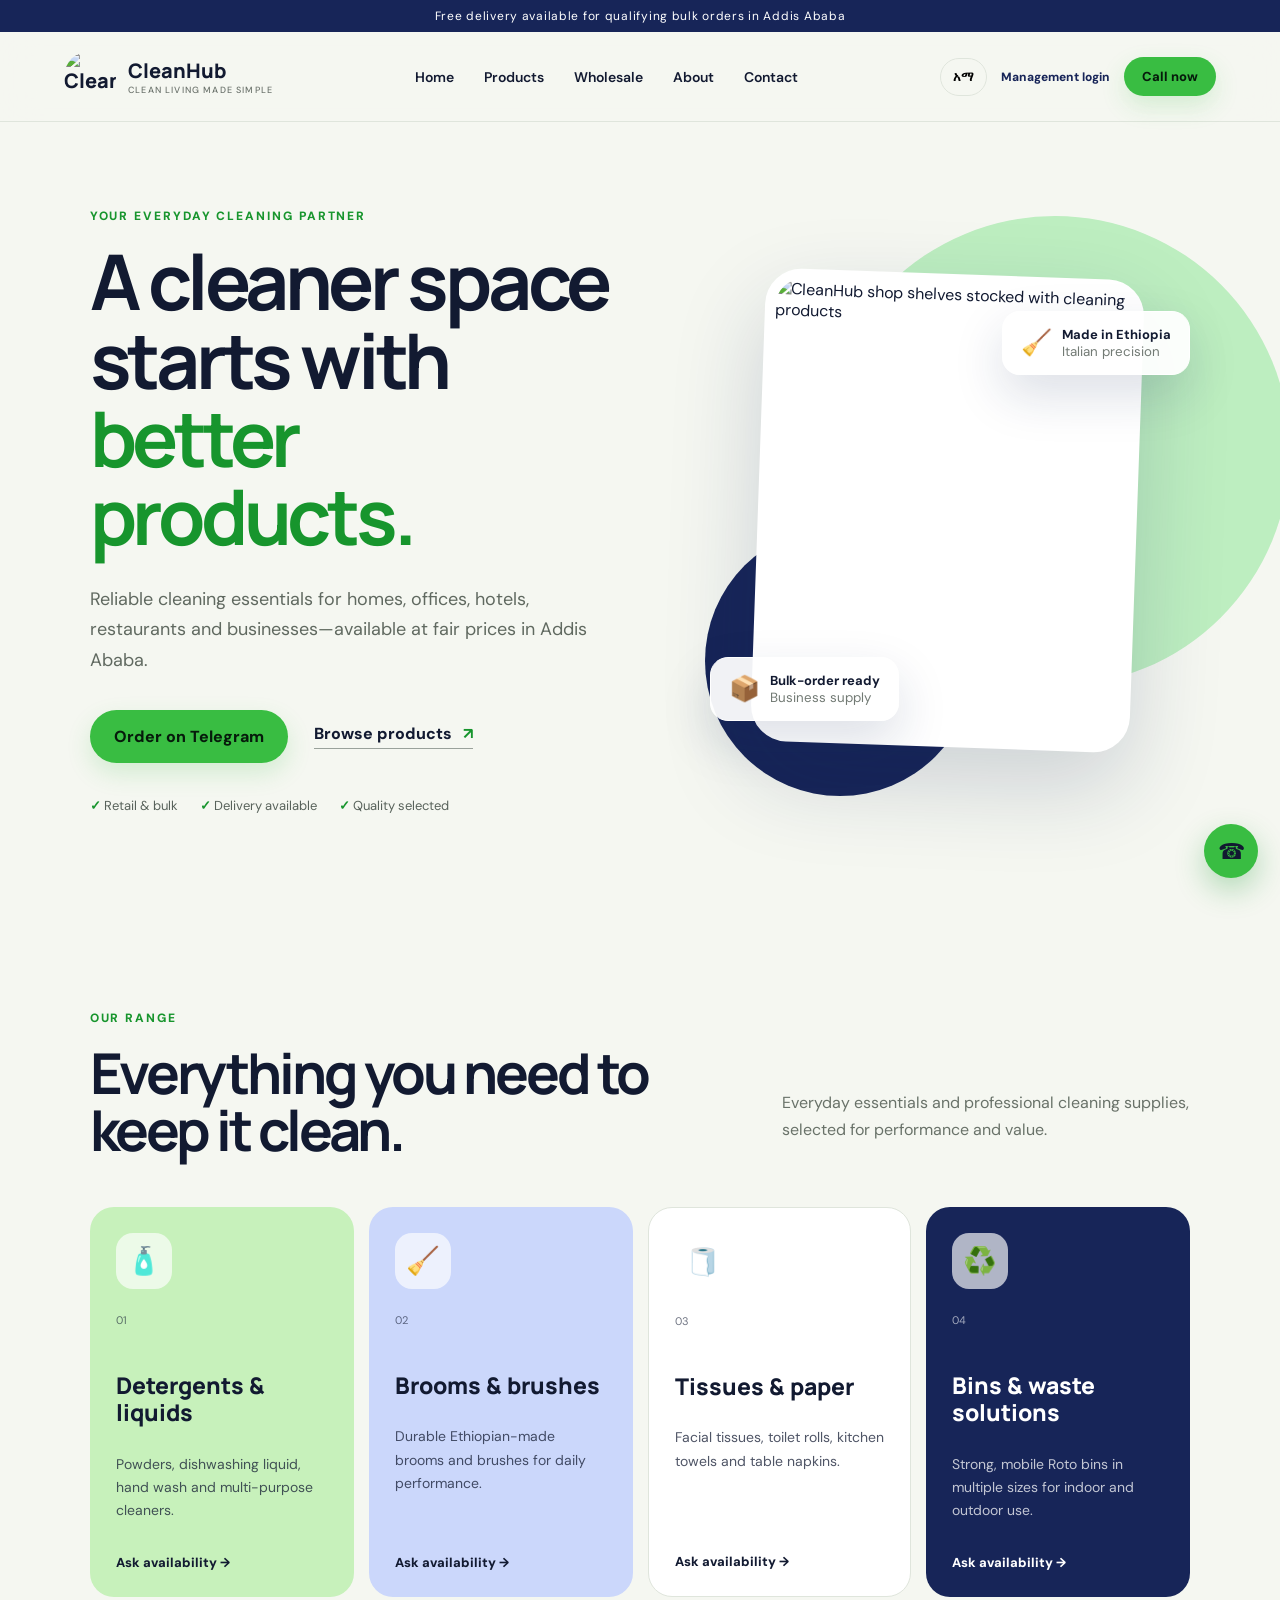
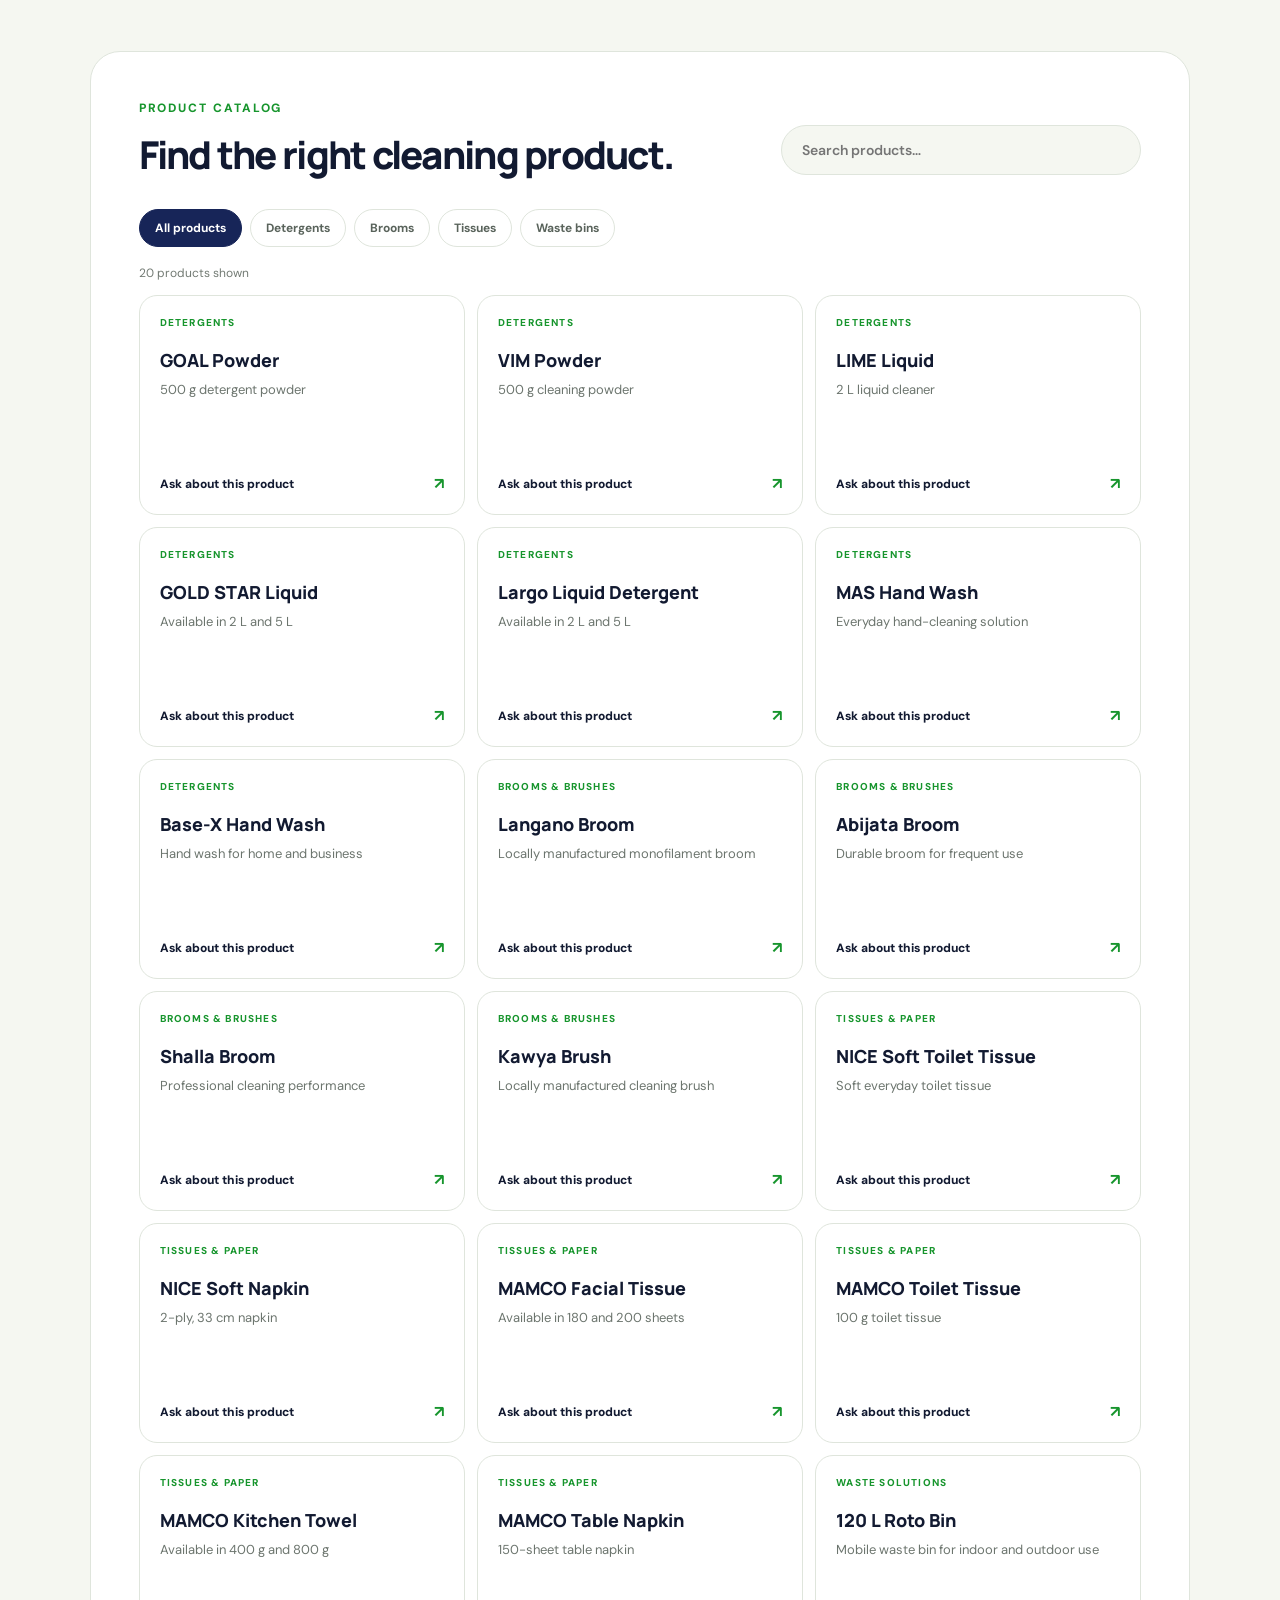
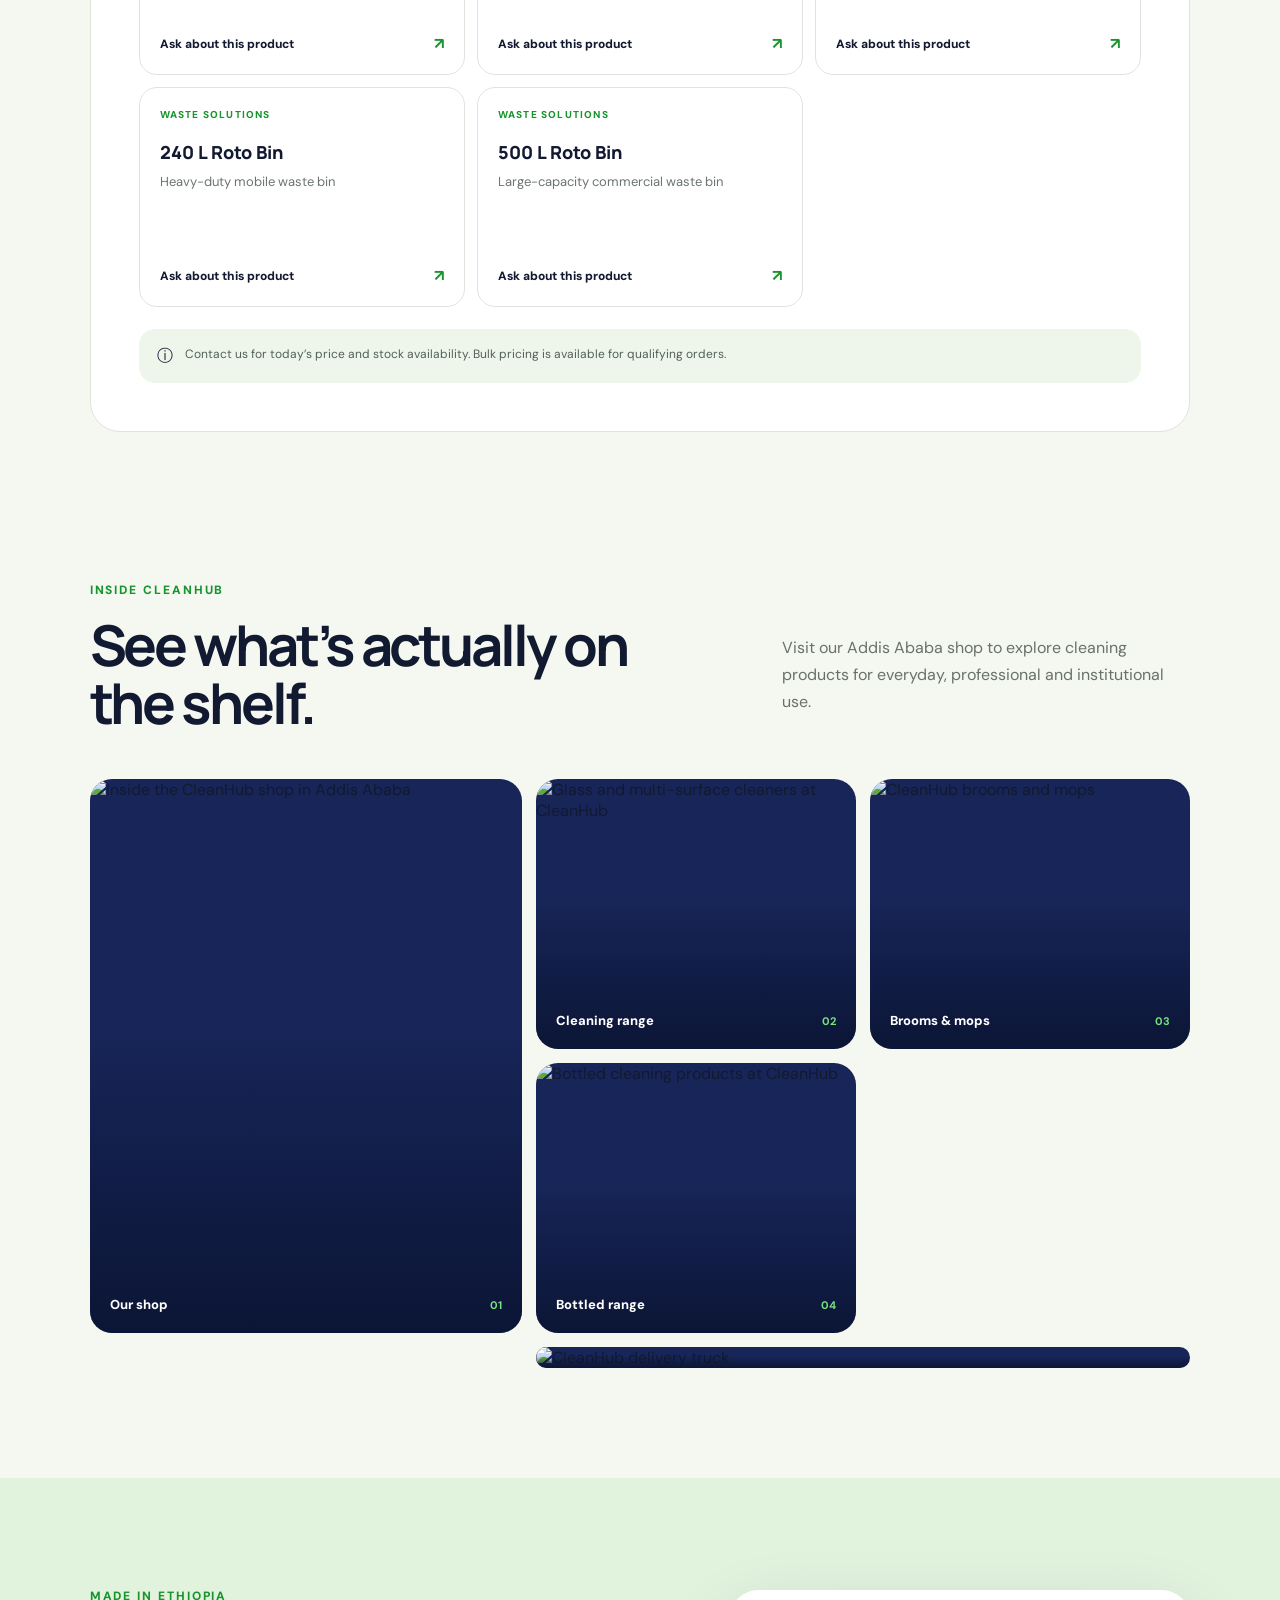
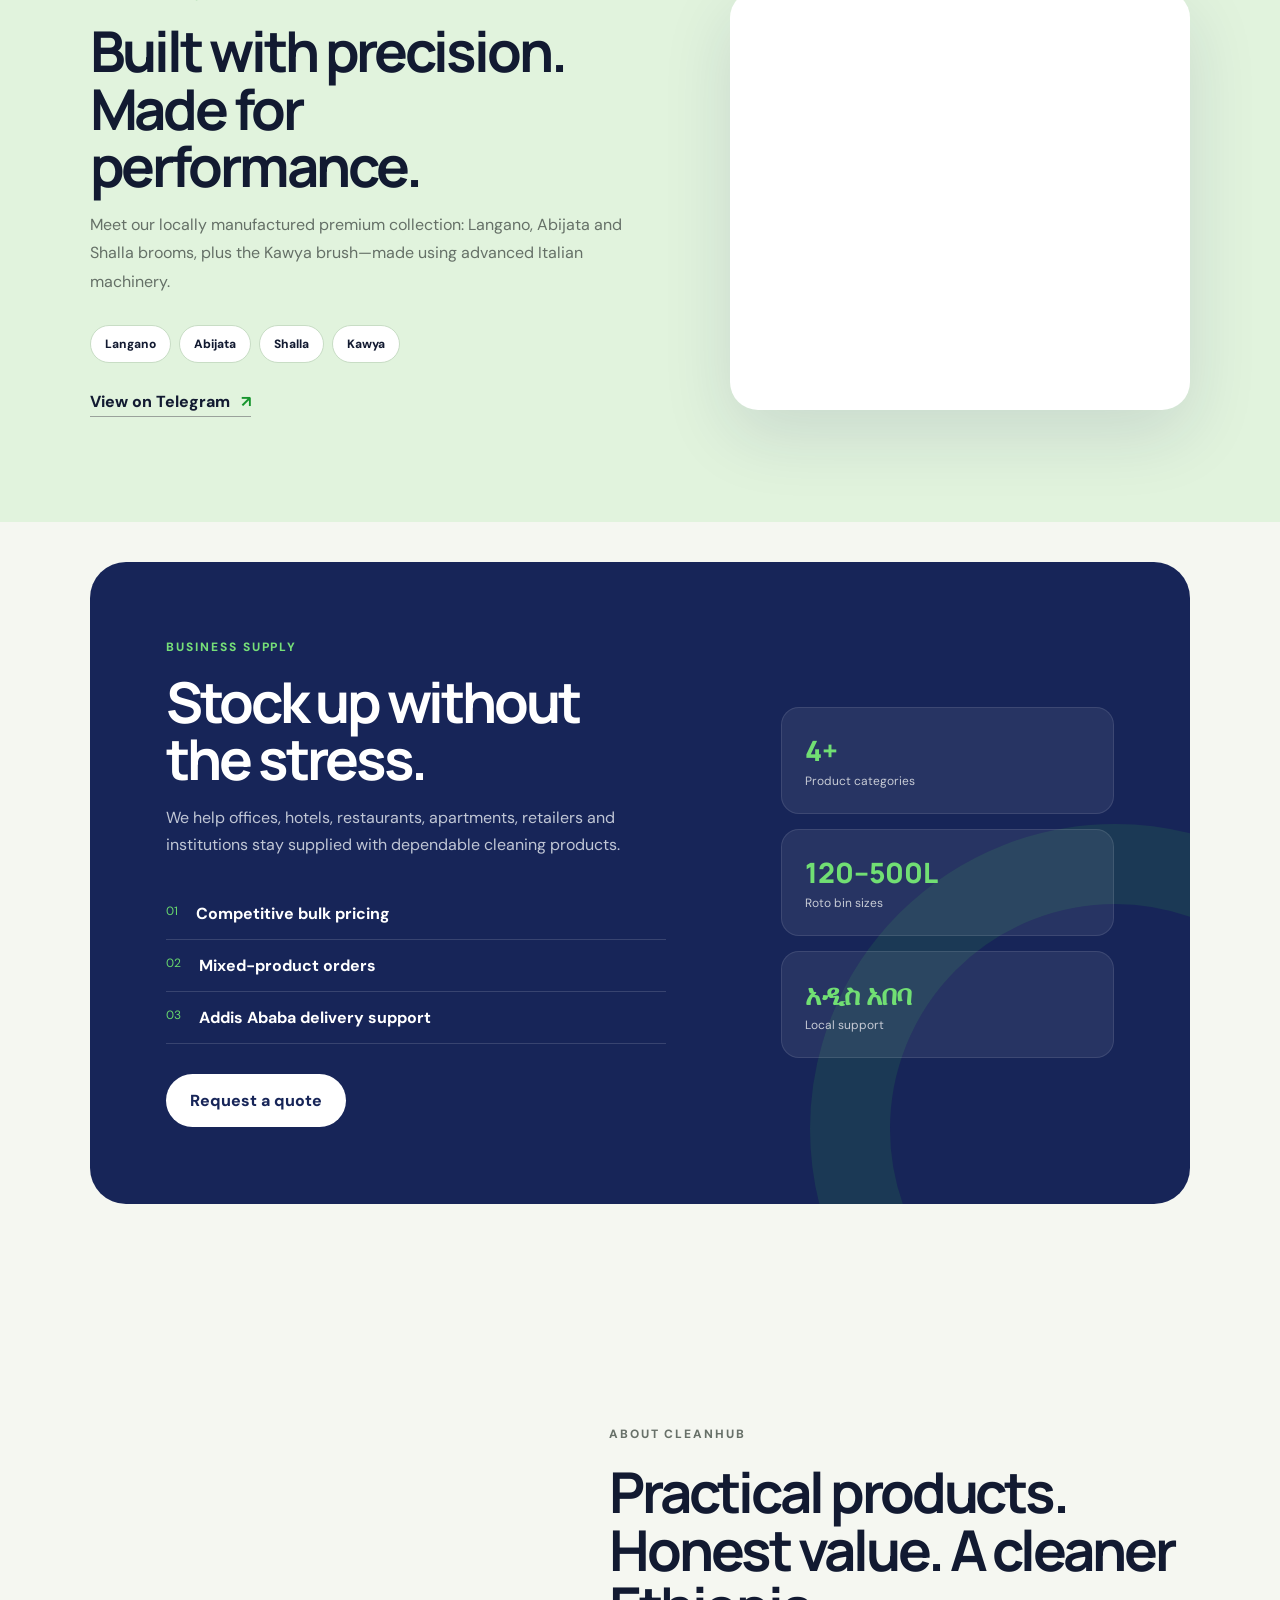
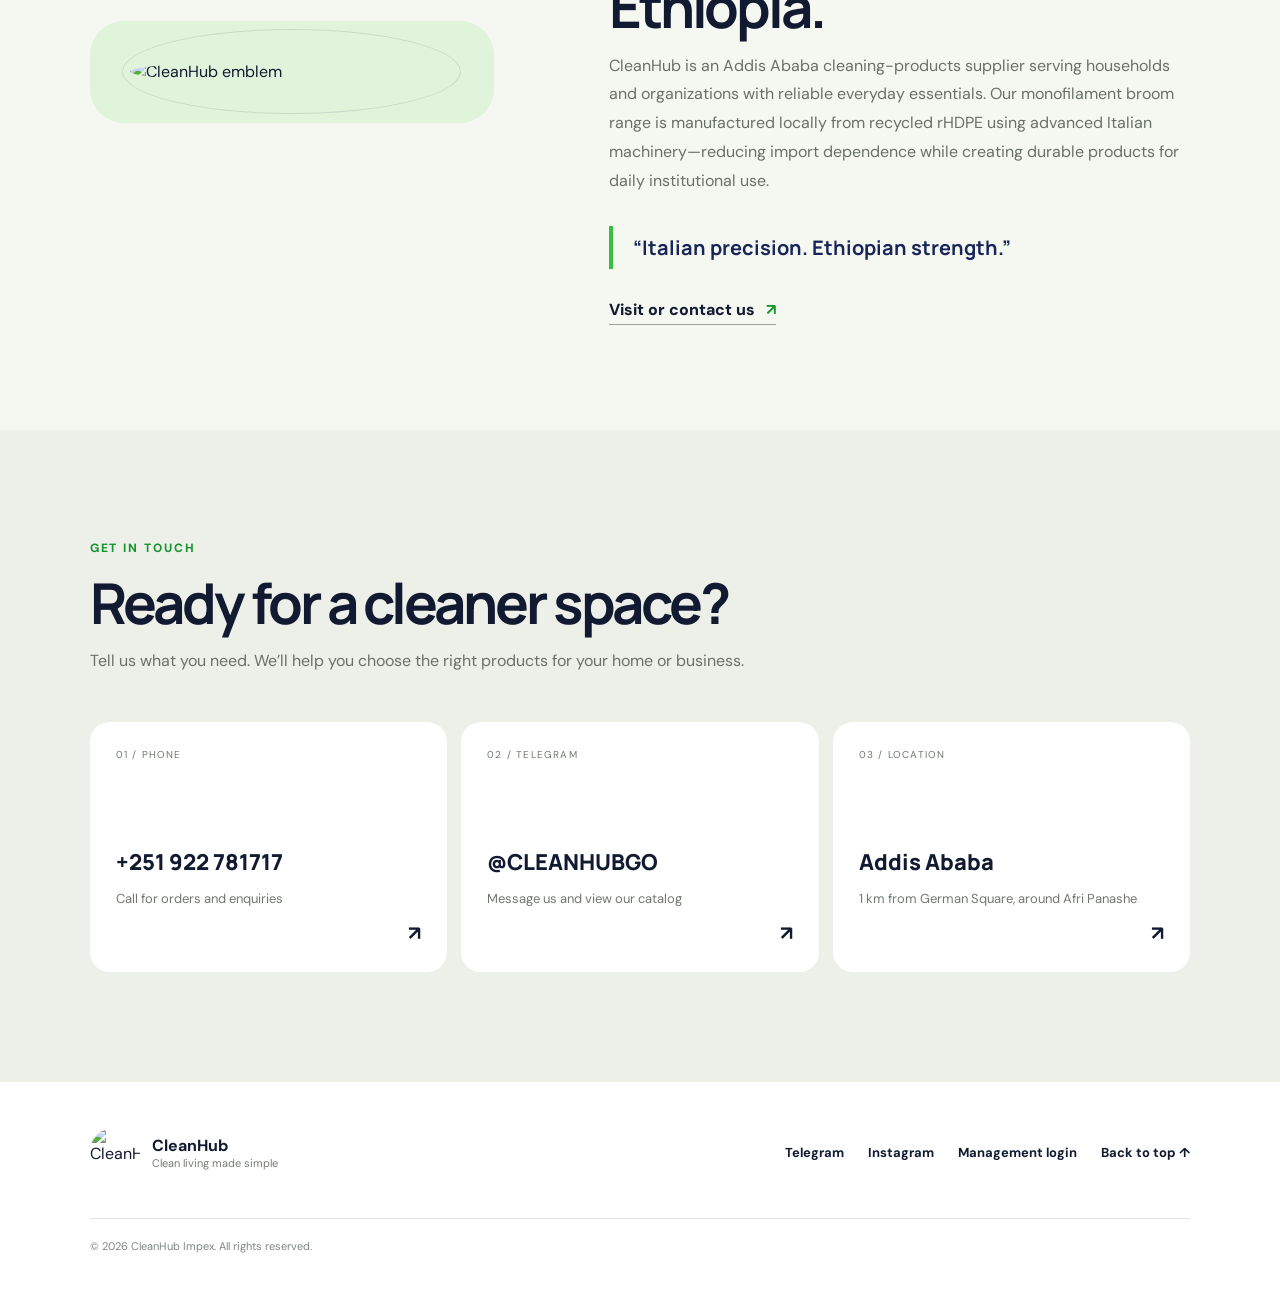
==== index.html @ 5a18064f "Upload CleanHub public website" ====
<!doctype html>
<html lang="en">
<head>
  <meta charset="UTF-8" />
  <meta name="viewport" content="width=device-width, initial-scale=1.0" />
  <meta name="description" content="CleanHub supplies quality cleaning products, detergents, tissues, brooms, brushes and waste bins in Addis Ababa, Ethiopia." />
  <meta name="theme-color" content="#172558" />
  <meta property="og:type" content="website" />
  <meta property="og:title" content="CleanHub | Clean Living Made Simple" />
  <meta property="og:description" content="Cleaning products for homes, offices, hotels, restaurants and businesses in Addis Ababa." />
  <meta property="og:url" content="https://cleanhubimpex.com/" />
  <meta property="og:image" content="https://cleanhubimpex.com/assets/shop-shelves.jpg" />
  <meta name="twitter:card" content="summary_large_image" />
  <link rel="canonical" href="https://cleanhubimpex.com/" />
  <link rel="icon" href="assets/cleanhub-logo.jpg" type="image/jpeg" />
  <link rel="apple-touch-icon" href="assets/cleanhub-logo.jpg" />
  <link rel="manifest" href="site.webmanifest" />
  <title>CleanHub | Clean Living Made Simple</title>
  <link rel="preconnect" href="https://fonts.googleapis.com">
  <link rel="preconnect" href="https://fonts.gstatic.com" crossorigin>
  <link href="https://fonts.googleapis.com/css2?family=DM+Sans:wght@400;500;600;700&family=Manrope:wght@600;700;800&family=Noto+Sans+Ethiopic:wght@400;600;700&display=swap" rel="stylesheet">
  <link rel="stylesheet" href="styles.css" />
  <link rel="stylesheet" href="portal.css" />
  <link rel="stylesheet" href="gallery.css" />
  <link rel="stylesheet" href="production.css" />
  <link rel="stylesheet" href="catalog.css" />
  <script type="application/ld+json">{"@context":"https://schema.org","@type":"Store","name":"CleanHub Impex","url":"https://cleanhubimpex.com/","logo":"https://cleanhubimpex.com/assets/cleanhub-logo.jpg","image":"https://cleanhubimpex.com/assets/shop-shelves.jpg","telephone":"+251922781717","address":{"@type":"PostalAddress","addressLocality":"Addis Ababa","addressCountry":"ET"},"sameAs":["https://t.me/CLEANHUBGO","https://www.instagram.com/cleanhub260/"]}</script>
</head>
<body>
  <a class="skip-link" href="#main-content">Skip to main content</a>
  <div class="announcement"><span data-i18n="announcement">Free delivery available for qualifying bulk orders in Addis Ababa</span></div>
  <header class="site-header">
    <a class="brand" href="#home" aria-label="CleanHub home">
      <img src="assets/cleanhub-logo.jpg" alt="CleanHub logo" width="52" height="52" />
      <span>CleanHub<small data-i18n="tagline">Clean living made simple</small></span>
    </a>
    <button class="menu-button" aria-label="Open navigation" aria-expanded="false"><span></span><span></span><span></span></button>
    <nav class="nav-links" aria-label="Main navigation">
      <a href="#home" data-i18n="navHome">Home</a>
      <a href="#products" data-i18n="navProducts">Products</a>
      <a href="#wholesale" data-i18n="navWholesale">Wholesale</a>
      <a href="#about" data-i18n="navAbout">About</a>
      <a href="#contact" data-i18n="navContact">Contact</a>
      <a class="mobile-management" href="https://app.cleanhubimpex.com" target="_blank" rel="noreferrer" data-i18n="managementLogin">Management login</a>
    </nav>
    <div class="header-actions">
      <button class="language-button" aria-label="Switch language">አማ</button>
      <a class="portal-link" href="https://app.cleanhubimpex.com" target="_blank" rel="noreferrer" data-i18n="managementLogin">Management login</a>
      <a class="button button-small" href="tel:+251922781717" data-i18n="callNow">Call now</a>
    </div>
  </header>

  <main id="main-content">
    <section class="hero" id="home">
      <div class="hero-copy reveal">
        <p class="eyebrow" data-i18n="heroEyebrow">Your everyday cleaning partner</p>
        <h1 data-i18n="heroTitle">A cleaner space starts with <em>better products.</em></h1>
        <p class="hero-text" data-i18n="heroText">Reliable cleaning essentials for homes, offices, hotels, restaurants and businesses—available at fair prices in Addis Ababa.</p>
        <div class="hero-actions">
          <a class="button" href="https://t.me/CLEANHUBGO" target="_blank" rel="noreferrer" data-i18n="orderTelegram">Order on Telegram</a>
          <a class="text-link" href="#products"><span data-i18n="browseProducts">Browse products</span> <b>↗</b></a>
        </div>
        <div class="trust-row">
          <span><b>✓</b> <span data-i18n="retailBulk">Retail & bulk</span></span>
          <span><b>✓</b> <span data-i18n="delivery">Delivery available</span></span>
          <span><b>✓</b> <span data-i18n="quality">Quality selected</span></span>
        </div>
      </div>
      <div class="hero-visual reveal">
        <div class="orb orb-one"></div><div class="orb orb-two"></div>
        <div class="hero-card">
          <img src="assets/shop-shelves.jpg" alt="CleanHub shop shelves stocked with cleaning products" decoding="async" fetchpriority="high" />
        </div>
        <div class="floating-card card-top"><span>🧹</span><strong data-i18n="madeEthiopia">Made in Ethiopia</strong><small data-i18n="italianPrecision">Italian precision</small></div>
        <div class="floating-card card-bottom"><span>📦</span><strong data-i18n="bulkReady">Bulk-order ready</strong><small data-i18n="businessSupply">Business supply</small></div>
      </div>
    </section>

    <section class="category-section section" id="products">
      <div class="section-heading reveal">
        <div><p class="eyebrow" data-i18n="ourRange">Our range</p><h2 data-i18n="productsTitle">Everything you need to keep it clean.</h2></div>
        <p data-i18n="productsText">Everyday essentials and professional cleaning supplies, selected for performance and value.</p>
      </div>
      <div class="category-grid">
        <article class="category-card lime reveal"><div class="category-icon">🧴</div><span>01</span><h3 data-i18n="detergents">Detergents & liquids</h3><p data-i18n="detergentsText">Powders, dishwashing liquid, hand wash and multi-purpose cleaners.</p><a href="https://t.me/CLEANHUBGO" target="_blank" rel="noreferrer" data-i18n="askAvailability">Ask availability →</a></article>
        <article class="category-card blue reveal"><div class="category-icon">🧹</div><span>02</span><h3 data-i18n="brooms">Brooms & brushes</h3><p data-i18n="broomsText">Durable Ethiopian-made brooms and brushes for daily performance.</p><a href="https://t.me/CLEANHUBGO" target="_blank" rel="noreferrer" data-i18n="askAvailability">Ask availability →</a></article>
        <article class="category-card white reveal"><div class="category-icon">🧻</div><span>03</span><h3 data-i18n="tissues">Tissues & paper</h3><p data-i18n="tissuesText">Facial tissues, toilet rolls, kitchen towels and table napkins.</p><a href="https://t.me/CLEANHUBGO" target="_blank" rel="noreferrer" data-i18n="askAvailability">Ask availability →</a></article>
        <article class="category-card dark reveal"><div class="category-icon">♻️</div><span>04</span><h3 data-i18n="bins">Bins & waste solutions</h3><p data-i18n="binsText">Strong, mobile Roto bins in multiple sizes for indoor and outdoor use.</p><a href="https://t.me/CLEANHUBGO" target="_blank" rel="noreferrer" data-i18n="askAvailability">Ask availability →</a></article>
      </div>
      <div class="catalog-panel reveal" aria-labelledby="catalog-title">
        <div class="catalog-toolbar">
          <div>
            <p class="eyebrow" data-i18n="catalogLabel">Product catalog</p>
            <h3 id="catalog-title" data-i18n="catalogTitle">Find the right cleaning product.</h3>
          </div>
          <label class="catalog-search">
            <span class="visually-hidden" data-i18n="searchProducts">Search products</span>
            <input id="product-search" type="search" placeholder="Search products…" data-i18n-placeholder="searchPlaceholder" autocomplete="off" />
          </label>
        </div>
        <div class="catalog-filters" role="group" aria-label="Filter product categories">
          <button class="active" type="button" data-filter="all" data-i18n="filterAll">All products</button>
          <button type="button" data-filter="detergents" data-i18n="filterDetergents">Detergents</button>
          <button type="button" data-filter="brooms" data-i18n="filterBrooms">Brooms</button>
          <button type="button" data-filter="tissues" data-i18n="filterTissues">Tissues</button>
          <button type="button" data-filter="bins" data-i18n="filterBins">Waste bins</button>
        </div>
        <p class="catalog-status" id="catalog-status" aria-live="polite"></p>
        <div class="product-grid" id="product-grid"></div>
        <div class="catalog-note">
          <span>ⓘ</span>
          <p data-i18n="priceNote">Contact us for today’s price and stock availability. Bulk pricing is available for qualifying orders.</p>
        </div>
      </div>
    </section>

    <section class="shop-gallery section" id="shop">
      <div class="section-heading reveal">
        <div><p class="eyebrow" data-i18n="insideStore">Inside CleanHub</p><h2 data-i18n="galleryTitle">See what’s actually on the shelf.</h2></div>
        <p data-i18n="galleryText">Visit our Addis Ababa shop to explore cleaning products for everyday, professional and institutional use.</p>
      </div>
      <div class="photo-grid">
        <figure class="photo-large reveal"><img src="assets/in-store.jpg" alt="Inside the CleanHub shop in Addis Ababa" loading="lazy" decoding="async" /><figcaption><span data-i18n="ourShop">Our shop</span><b>01</b></figcaption></figure>
        <figure class="reveal"><img src="assets/cleaners.jpg" alt="Glass and multi-surface cleaners at CleanHub" loading="lazy" decoding="async" /><figcaption><span data-i18n="cleaningRange">Cleaning range</span><b>02</b></figcaption></figure>
        <figure class="reveal"><img src="assets/brooms-mops.jpg" alt="CleanHub brooms and mops" loading="lazy" decoding="async" /><figcaption><span data-i18n="broomsMops">Brooms & mops</span><b>03</b></figcaption></figure>
        <figure class="reveal"><img src="assets/bottled-range.jpg" alt="Bottled cleaning products at CleanHub" loading="lazy" decoding="async" /><figcaption><span data-i18n="bottledRange">Bottled range</span><b>04</b></figcaption></figure>
        <figure class="photo-wide reveal"><img src="assets/delivery-truck.jpg" alt="CleanHub delivery truck" loading="lazy" decoding="async" /><figcaption><span data-i18n="deliveryFleet">Delivery support</span><b>05</b></figcaption></figure>
      </div>
    </section>

    <section class="featured-media section" id="featured-video">
      <div class="media-copy reveal">
        <p class="eyebrow" data-i18n="featuredLabel">Made in Ethiopia</p>
        <h2 data-i18n="featuredTitle">Built with precision. Made for performance.</h2>
        <p data-i18n="featuredText">Meet our locally manufactured premium collection: Langano, Abijata and Shalla brooms, plus the Kawya brush—made using advanced Italian machinery.</p>
        <div class="media-products"><span>Langano</span><span>Abijata</span><span>Shalla</span><span>Kawya</span></div>
        <a class="text-link" href="https://t.me/CLEANHUBGO/52" target="_blank" rel="noreferrer"><span data-i18n="viewTelegram">View on Telegram</span> <b>↗</b></a>
      </div>
      <div class="telegram-embed reveal">
        <script async src="https://telegram.org/js/telegram-widget.js?22" data-telegram-post="CLEANHUBGO/52" data-width="100%" data-dark="0"></script>
      </div>
    </section>

    <section class="wholesale section" id="wholesale">
      <div class="wholesale-panel reveal">
        <div class="wholesale-copy">
          <p class="eyebrow light" data-i18n="businessSupplyLabel">Business supply</p>
          <h2 data-i18n="wholesaleTitle">Stock up without the stress.</h2>
          <p data-i18n="wholesaleText">We help offices, hotels, restaurants, apartments, retailers and institutions stay supplied with dependable cleaning products.</p>
          <ul>
            <li><span>01</span><b data-i18n="competitive">Competitive bulk pricing</b></li>
            <li><span>02</span><b data-i18n="mixedOrders">Mixed-product orders</b></li>
            <li><span>03</span><b data-i18n="deliverySupport">Addis Ababa delivery support</b></li>
          </ul>
          <a class="button button-light" href="tel:+251922781717" data-i18n="requestQuote">Request a quote</a>
        </div>
        <div class="wholesale-stats">
          <div><strong>4+</strong><span data-i18n="categories">Product categories</span></div>
          <div><strong>120–500L</strong><span data-i18n="binSizes">Roto bin sizes</span></div>
          <div><strong>አዲስ አበባ</strong><span data-i18n="localSupport">Local support</span></div>
        </div>
      </div>
    </section>

    <section class="about section" id="about">
      <div class="about-mark reveal"><img src="assets/cleanhub-logo.jpg" alt="CleanHub emblem" loading="lazy" decoding="async" /></div>
      <div class="about-copy reveal">
        <p class="eyebrow" data-i18n="aboutLabel">About CleanHub</p>
        <h2 data-i18n="aboutTitle">Practical products. Honest value. A cleaner Ethiopia.</h2>
        <p data-i18n="aboutText">CleanHub is an Addis Ababa cleaning-products supplier serving households and organizations with reliable everyday essentials. Our monofilament broom range is manufactured locally from recycled rHDPE using advanced Italian machinery—reducing import dependence while creating durable products for daily institutional use.</p>
        <blockquote data-i18n="quote">“Italian precision. Ethiopian strength.”</blockquote>
        <a class="text-link" href="#contact"><span data-i18n="visitUs">Visit or contact us</span> <b>↗</b></a>
      </div>
    </section>

    <section class="contact section" id="contact">
      <div class="contact-heading reveal"><p class="eyebrow" data-i18n="getInTouch">Get in touch</p><h2 data-i18n="readyTitle">Ready for a cleaner space?</h2><p data-i18n="readyText">Tell us what you need. We’ll help you choose the right products for your home or business.</p></div>
      <div class="contact-grid">
        <a class="contact-card reveal" href="tel:+251922781717"><span>01 / PHONE</span><div><h3>+251 922 781717</h3><p data-i18n="callOrders">Call for orders and enquiries</p></div><b>↗</b></a>
        <a class="contact-card reveal" href="https://t.me/CLEANHUBGO" target="_blank" rel="noreferrer"><span>02 / TELEGRAM</span><div><h3>@CLEANHUBGO</h3><p data-i18n="messageCatalog">Message us and view our catalog</p></div><b>↗</b></a>
        <a class="contact-card reveal" href="https://maps.app.goo.gl/f4kxC7F8WMjYY11K9?g_st=ac" target="_blank" rel="noreferrer"><span>03 / LOCATION</span><div><h3 data-i18n="addis">Addis Ababa</h3><p data-i18n="address">1 km from German Square, around Afri Panashe</p></div><b>↗</b></a>
      </div>
    </section>
  </main>

  <footer>
    <div class="footer-brand"><img src="assets/cleanhub-logo.jpg" alt="CleanHub" loading="lazy" decoding="async" width="50" height="50" /><div><strong>CleanHub</strong><span data-i18n="tagline">Clean living made simple</span></div></div>
    <div class="footer-links"><a href="https://t.me/CLEANHUBGO" target="_blank" rel="noreferrer">Telegram</a><a href="https://www.instagram.com/cleanhub260/" target="_blank" rel="noreferrer">Instagram</a><a href="https://app.cleanhubimpex.com" target="_blank" rel="noreferrer" data-i18n="managementLogin">Management login</a><a href="#home" data-i18n="backTop">Back to top ↑</a></div>
    <p>© <span id="year"></span> CleanHub Impex. <span data-i18n="rights">All rights reserved.</span></p>
  </footer>
  <a class="floating-call" href="tel:+251922781717" aria-label="Call CleanHub">☎</a>
  <script src="config.js"></script>
  <script src="script.js"></script>
  <script src="catalog.js"></script>
</body>
</html>
---- styles.css ----
:root{--green:#39bd42;--green-dark:#17952d;--navy:#172558;--ink:#121a31;--cream:#f5f7f1;--line:#dfe5dc;--white:#fff;--radius:24px}*{box-sizing:border-box}html{scroll-behavior:smooth}body{margin:0;background:var(--cream);color:var(--ink);font-family:"DM Sans","Noto Sans Ethiopic",sans-serif}a{color:inherit;text-decoration:none}img{display:block;max-width:100%}.announcement{background:var(--navy);color:#fff;text-align:center;padding:8px 20px;font-size:12px;letter-spacing:.06em}.site-header{height:90px;display:flex;align-items:center;padding:0 clamp(24px,5vw,80px);border-bottom:1px solid var(--line);background:rgba(245,247,241,.9);backdrop-filter:blur(18px);position:sticky;top:0;z-index:20}.brand{display:flex;align-items:center;gap:12px;font-family:Manrope,sans-serif;font-weight:800;font-size:20px}.brand img{width:52px;height:52px;border-radius:50%;object-fit:cover}.brand span{display:flex;flex-direction:column}.brand small{font:500 9px/1.4 "DM Sans",sans-serif;text-transform:uppercase;letter-spacing:.13em;color:#6b736c}.nav-links{display:flex;gap:30px;margin:auto;font-size:14px;font-weight:600}.nav-links a{position:relative}.nav-links a:after{content:"";position:absolute;left:0;bottom:-7px;width:0;height:2px;background:var(--green);transition:.25s}.nav-links a:hover:after{width:100%}.header-actions{display:flex;align-items:center;gap:10px}.language-button{border:1px solid var(--line);background:transparent;border-radius:99px;padding:10px 12px;font-weight:700;cursor:pointer}.button{display:inline-flex;align-items:center;justify-content:center;background:var(--green);color:#061b0b;padding:16px 24px;border-radius:99px;font-weight:800;transition:.25s;box-shadow:0 10px 25px rgba(57,189,66,.18)}.button:hover{transform:translateY(-2px);background:#55cf5c}.button-small{padding:11px 18px;font-size:13px}.menu-button{display:none}.hero{min-height:calc(100vh - 122px);display:grid;grid-template-columns:1.04fr .96fr;align-items:center;gap:7vw;padding:70px clamp(24px,7vw,110px);overflow:hidden}.eyebrow{margin:0 0 18px;color:var(--green-dark);text-transform:uppercase;font-weight:800;font-size:12px;letter-spacing:.16em}.hero h1,.section h2{font-family:Manrope,"Noto Sans Ethiopic",sans-serif;letter-spacing:-.055em;line-height:1.02}.hero h1{font-size:clamp(48px,6vw,84px);margin:0 0 28px;max-width:780px}.hero h1 em{font-style:normal;color:var(--green-dark)}.hero-text{font-size:18px;line-height:1.7;color:#606960;max-width:620px}.hero-actions{display:flex;align-items:center;gap:26px;margin:34px 0}.text-link{font-weight:800;border-bottom:1px solid #9aa29b;padding-bottom:4px}.text-link b{color:var(--green-dark);margin-left:7px}.trust-row{display:flex;gap:22px;flex-wrap:wrap;color:#58625b;font-size:13px}.trust-row b{color:var(--green-dark)}.hero-visual{position:relative;min-height:590px;display:grid;place-items:center}.hero-card{width:min(460px,78%);aspect-ratio:1;border-radius:50%;padding:22px;background:#fff;box-shadow:0 35px 90px rgba(23,37,88,.18);position:relative;z-index:2}.hero-card img{width:100%;height:100%;object-fit:cover;border-radius:50%}.orb{position:absolute;border-radius:50%}.orb-one{width:470px;height:470px;background:#bdeec0;right:-100px;top:0}.orb-two{width:270px;height:270px;background:var(--navy);left:0;bottom:10px}.floating-card{position:absolute;z-index:3;background:rgba(255,255,255,.94);border:1px solid #fff;border-radius:18px;padding:14px 18px;box-shadow:0 20px 50px rgba(23,37,88,.15);display:grid;grid-template-columns:auto 1fr;column-gap:10px}.floating-card span{grid-row:1/3;font-size:25px}.floating-card strong{font-size:13px}.floating-card small{color:#727a74}.card-top{right:0;top:95px}.card-bottom{left:5px;bottom:85px}.section{padding:110px clamp(24px,7vw,110px)}.section-heading{display:grid;grid-template-columns:1.5fr 1fr;gap:80px;align-items:end;margin-bottom:48px}.section h2{font-size:clamp(38px,4.4vw,62px);margin:0}.section-heading>p{color:#697269;line-height:1.7}.category-grid{display:grid;grid-template-columns:repeat(4,1fr);gap:15px}.category-card{min-height:390px;border-radius:var(--radius);padding:26px;display:flex;flex-direction:column;transition:.3s}.category-card:hover{transform:translateY(-7px)}.category-card>span{font-size:11px;opacity:.6;margin:24px 0 45px}.category-card h3{font:800 23px/1.2 Manrope,sans-serif;margin:0 0 12px}.category-card p{font-size:14px;line-height:1.65;opacity:.74}.category-card a{font-size:13px;font-weight:800;margin-top:auto}.category-icon{width:56px;height:56px;background:rgba(255,255,255,.66);display:grid;place-items:center;border-radius:17px;font-size:27px}.lime{background:#c7f1bb}.blue{background:#cbd7fb}.white{background:#fff;border:1px solid var(--line)}.dark{background:var(--navy);color:#fff}.wholesale{padding-top:40px}.wholesale-panel{background:var(--navy);color:#fff;border-radius:36px;padding:clamp(38px,6vw,80px);display:grid;grid-template-columns:1.2fr .8fr;gap:9vw;position:relative;overflow:hidden}.wholesale-panel:after{content:"";position:absolute;width:450px;height:450px;border:80px solid rgba(57,189,66,.13);border-radius:50%;right:-230px;bottom:-230px}.eyebrow.light{color:#76df78}.wholesale-copy>p:not(.eyebrow){color:#c0c6d5;line-height:1.7;max-width:610px}.wholesale-copy ul{padding:0;list-style:none;margin:30px 0}.wholesale-copy li{display:flex;gap:18px;padding:15px 0;border-bottom:1px solid rgba(255,255,255,.14)}.wholesale-copy li span{color:#68d86d;font-size:12px}.button-light{background:#fff;color:var(--navy);box-shadow:none}.wholesale-stats{display:grid;align-content:center;gap:15px;position:relative;z-index:1}.wholesale-stats div{background:rgba(255,255,255,.07);border:1px solid rgba(255,255,255,.1);padding:23px;border-radius:18px}.wholesale-stats strong{display:block;font:800 28px Manrope,sans-serif;color:#71df73}.wholesale-stats span{font-size:12px;color:#c7cbd5}.about{display:grid;grid-template-columns:.82fr 1.18fr;gap:9vw;align-items:center}.about-mark{background:#e0f4db;border-radius:34px;padding:10%;position:relative}.about-mark:before{content:"";position:absolute;inset:8%;border:1px solid rgba(23,37,88,.12);border-radius:50%}.about-mark img{border-radius:50%;position:relative}.about-copy>p{color:#687169;line-height:1.8}.about-copy blockquote{border-left:4px solid var(--green);margin:30px 0;padding:8px 0 8px 20px;font:700 20px Manrope,sans-serif;color:var(--navy)}.contact{background:#edf0e9}.contact-heading{max-width:720px;margin-bottom:48px}.contact-heading>p:last-child{color:#687169;line-height:1.7}.contact-grid{display:grid;grid-template-columns:repeat(3,1fr);gap:14px}.contact-card{background:#fff;border-radius:20px;padding:26px;min-height:250px;display:flex;flex-direction:column;transition:.25s}.contact-card:hover{background:var(--green);transform:translateY(-4px)}.contact-card>span{font-size:10px;letter-spacing:.12em;color:#707970}.contact-card div{margin-top:auto}.contact-card h3{font:800 22px Manrope,"Noto Sans Ethiopic",sans-serif;margin:0 0 8px}.contact-card p{font-size:13px;color:#707970}.contact-card>b{align-self:flex-end;font-size:20px}.contact-card:hover p,.contact-card:hover>span{color:#15351a}footer{padding:45px clamp(24px,7vw,110px);background:#fff;display:grid;grid-template-columns:1fr auto;align-items:center;gap:30px}.footer-brand{display:flex;align-items:center;gap:12px}.footer-brand img{width:50px;border-radius:50%}.footer-brand div{display:flex;flex-direction:column}.footer-brand span{font-size:11px;color:#737c74}.footer-links{display:flex;gap:24px;font-size:13px;font-weight:700}footer>p{grid-column:1/-1;border-top:1px solid var(--line);padding-top:20px;font-size:11px;color:#7e857f}.floating-call{position:fixed;right:22px;bottom:22px;width:54px;height:54px;background:var(--green);border-radius:50%;display:grid;place-items:center;font-size:22px;z-index:15;box-shadow:0 12px 30px rgba(23,149,45,.3)}.reveal{opacity:0;transform:translateY(22px);transition:opacity .7s ease,transform .7s ease}.reveal.visible{opacity:1;transform:none}@media(max-width:980px){.nav-links{position:absolute;top:90px;left:0;right:0;background:var(--cream);padding:25px;display:none;flex-direction:column;border-bottom:1px solid var(--line)}.nav-links.open{display:flex}.menu-button{display:flex;margin-left:auto;margin-right:12px;border:0;background:none;flex-direction:column;gap:4px}.menu-button span{width:22px;height:2px;background:var(--navy)}.hero{grid-template-columns:1fr}.hero-visual{min-height:500px}.category-grid{grid-template-columns:1fr 1fr}.contact-grid{grid-template-columns:1fr}.contact-card{min-height:190px}.wholesale-panel,.about{grid-template-columns:1fr}.about-mark{max-width:540px}.section-heading{grid-template-columns:1fr;gap:10px}}@media(max-width:600px){.site-header{height:76px;padding:0 18px}.brand img{width:43px;height:43px}.brand small{display:none}.header-actions .button{display:none}.nav-links{top:76px}.hero{padding:55px 22px}.hero h1{font-size:45px}.hero-visual{min-height:400px}.hero-card{width:75%}.orb-one{width:330px;height:330px}.orb-two{width:190px;height:190px}.floating-card{padding:11px}.card-top{top:40px}.card-bottom{bottom:30px}.section{padding:78px 22px}.category-grid{grid-template-columns:1fr}.category-card{min-height:320px}.category-card>span{margin-bottom:25px}.wholesale{padding-top:10px}.wholesale-panel{border-radius:25px;padding:35px 25px}.about{gap:45px}footer{grid-template-columns:1fr}.footer-links{flex-wrap:wrap}.trust-row{gap:10px 15px}.hero-actions{align-items:flex-start;flex-direction:column}.announcement{font-size:10px}}
---- portal.css ----
.portal-link {
  color: var(--navy);
  font-size: 12px;
  font-weight: 800;
  padding: 10px 4px;
  white-space: nowrap;
}

.portal-link:hover { color: var(--green-dark); }

@media (max-width: 600px) {
  .portal-link { font-size: 10px; }
}
---- gallery.css ----
.hero-card {
  aspect-ratio: 4 / 5;
  border-radius: 36px;
  padding: 10px;
  transform: rotate(2deg);
}

.hero-card img { border-radius: 28px; }

.shop-gallery { padding-top: 40px; }

.photo-grid {
  display: grid;
  grid-template-columns: 1.35fr 1fr 1fr;
  grid-template-rows: repeat(2, 270px);
  gap: 14px;
}

.photo-grid figure {
  background: var(--navy);
  border-radius: 22px;
  margin: 0;
  overflow: hidden;
  position: relative;
}

.photo-grid .photo-large { grid-row: 1 / 3; }
.photo-grid .photo-wide { grid-column: 2 / 4; }

.photo-grid img {
  height: 100%;
  object-fit: cover;
  transition: transform .6s ease;
  width: 100%;
}

.photo-grid figure:hover img { transform: scale(1.04); }

.photo-grid figure::after {
  background: linear-gradient(transparent 45%, rgba(7, 15, 40, .72));
  content: "";
  inset: 0;
  pointer-events: none;
  position: absolute;
}

.photo-grid figcaption {
  align-items: center;
  bottom: 0;
  color: white;
  display: flex;
  font-size: 13px;
  font-weight: 800;
  justify-content: space-between;
  left: 0;
  padding: 20px;
  position: absolute;
  right: 0;
  z-index: 1;
}

.photo-grid figcaption b { color: #79e27e; font-size: 11px; }

.featured-media {
  align-items: center;
  background: #e1f3dd;
  display: grid;
  gap: 8vw;
  grid-template-columns: 1fr 460px;
}

.media-copy > p:not(.eyebrow) {
  color: #657067;
  line-height: 1.8;
  max-width: 650px;
}

.media-products {
  display: flex;
  flex-wrap: wrap;
  gap: 8px;
  margin: 28px 0;
}

.media-products span {
  background: white;
  border: 1px solid #c8ddc5;
  border-radius: 999px;
  font-size: 12px;
  font-weight: 800;
  padding: 10px 14px;
}

.telegram-embed {
  background: white;
  border-radius: 28px;
  box-shadow: 0 24px 70px rgba(23, 37, 88, .12);
  min-height: 420px;
  overflow: hidden;
  padding: 16px;
}

.telegram-embed iframe { max-width: 100% !important; }

@media (max-width: 800px) {
  .featured-media { grid-template-columns: 1fr; }
  .telegram-embed { min-height: 360px; width: 100%; }
  .photo-grid { grid-template-columns: 1fr 1fr; grid-template-rows: repeat(3, 230px); }
  .photo-grid .photo-large { grid-column: 1 / 3; grid-row: auto; }
  .photo-grid .photo-wide { grid-column: 1 / 3; }
}

@media (max-width: 520px) {
  .photo-grid { display: flex; flex-direction: column; }
  .photo-grid figure { height: 260px; }
}
---- production.css ----
.skip-link {
  background: var(--navy);
  color: white;
  left: 16px;
  padding: 12px 16px;
  position: fixed;
  top: -80px;
  z-index: 100;
}

.skip-link:focus { top: 16px; }

:focus-visible {
  outline: 3px solid #168c2a;
  outline-offset: 4px;
}

.mobile-management { display: none; }

@media (max-width: 980px) {
  .mobile-management { display: block; }
}

@media (max-width: 600px) {
  .site-header > .header-actions .portal-link { display: none; }
}

@media (prefers-reduced-motion: reduce) {
  html { scroll-behavior: auto; }
  *, *::before, *::after {
    animation-duration: .01ms !important;
    animation-iteration-count: 1 !important;
    scroll-behavior: auto !important;
    transition-duration: .01ms !important;
  }
  .reveal { opacity: 1; transform: none; }
}
---- catalog.css ----
.visually-hidden {
  clip: rect(0 0 0 0);
  clip-path: inset(50%);
  height: 1px;
  overflow: hidden;
  position: absolute;
  white-space: nowrap;
  width: 1px;
}

.catalog-panel {
  background: white;
  border: 1px solid var(--line);
  border-radius: 30px;
  margin-top: 54px;
  padding: clamp(24px, 4vw, 48px);
}

.catalog-toolbar {
  align-items: end;
  display: grid;
  gap: 30px;
  grid-template-columns: 1fr minmax(240px, 360px);
}

.catalog-toolbar h3 {
  font: 800 clamp(28px, 3vw, 42px)/1.08 Manrope, "Noto Sans Ethiopic", sans-serif;
  letter-spacing: -.045em;
  margin: 0;
}

.catalog-search input {
  background: var(--cream);
  border: 1px solid var(--line);
  border-radius: 999px;
  color: var(--ink);
  font: 600 14px "DM Sans", sans-serif;
  padding: 15px 20px;
  width: 100%;
}

.catalog-filters {
  display: flex;
  flex-wrap: wrap;
  gap: 8px;
  margin: 34px 0 18px;
}

.catalog-filters button {
  background: transparent;
  border: 1px solid var(--line);
  border-radius: 999px;
  color: #59635b;
  cursor: pointer;
  font: 700 12px "DM Sans", sans-serif;
  padding: 10px 15px;
}

.catalog-filters button.active,
.catalog-filters button:hover {
  background: var(--navy);
  border-color: var(--navy);
  color: white;
}

.catalog-status { color: #727a73; font-size: 12px; min-height: 18px; }

.product-grid {
  display: grid;
  gap: 12px;
  grid-template-columns: repeat(3, 1fr);
}

.product-card {
  border: 1px solid var(--line);
  border-radius: 18px;
  display: flex;
  flex-direction: column;
  min-height: 220px;
  padding: 20px;
  transition: border-color .2s, transform .2s;
}

.product-card:hover { border-color: #8bca91; transform: translateY(-3px); }
.product-card .product-category { color: var(--green-dark); font-size: 10px; font-weight: 800; letter-spacing: .12em; text-transform: uppercase; }
.product-card h4 { font: 800 18px/1.25 Manrope, "Noto Sans Ethiopic", sans-serif; margin: 20px 0 8px; }
.product-card p { color: #6c756e; font-size: 13px; line-height: 1.5; margin: 0; }
.product-card a { align-items: center; display: flex; font-size: 12px; font-weight: 800; justify-content: space-between; margin-top: auto; padding-top: 20px; }
.product-card a b { color: var(--green-dark); font-size: 16px; }

.catalog-note {
  align-items: flex-start;
  background: #eef6eb;
  border-radius: 16px;
  display: flex;
  gap: 12px;
  margin-top: 22px;
  padding: 16px 18px;
}

.catalog-note p { color: #526055; font-size: 12px; line-height: 1.55; margin: 0; }
.catalog-empty { color: #6a736c; grid-column: 1 / -1; padding: 45px 0; text-align: center; }

@media (max-width: 850px) {
  .catalog-toolbar { grid-template-columns: 1fr; }
  .product-grid { grid-template-columns: 1fr 1fr; }
}

@media (max-width: 560px) {
  .product-grid { grid-template-columns: 1fr; }
}
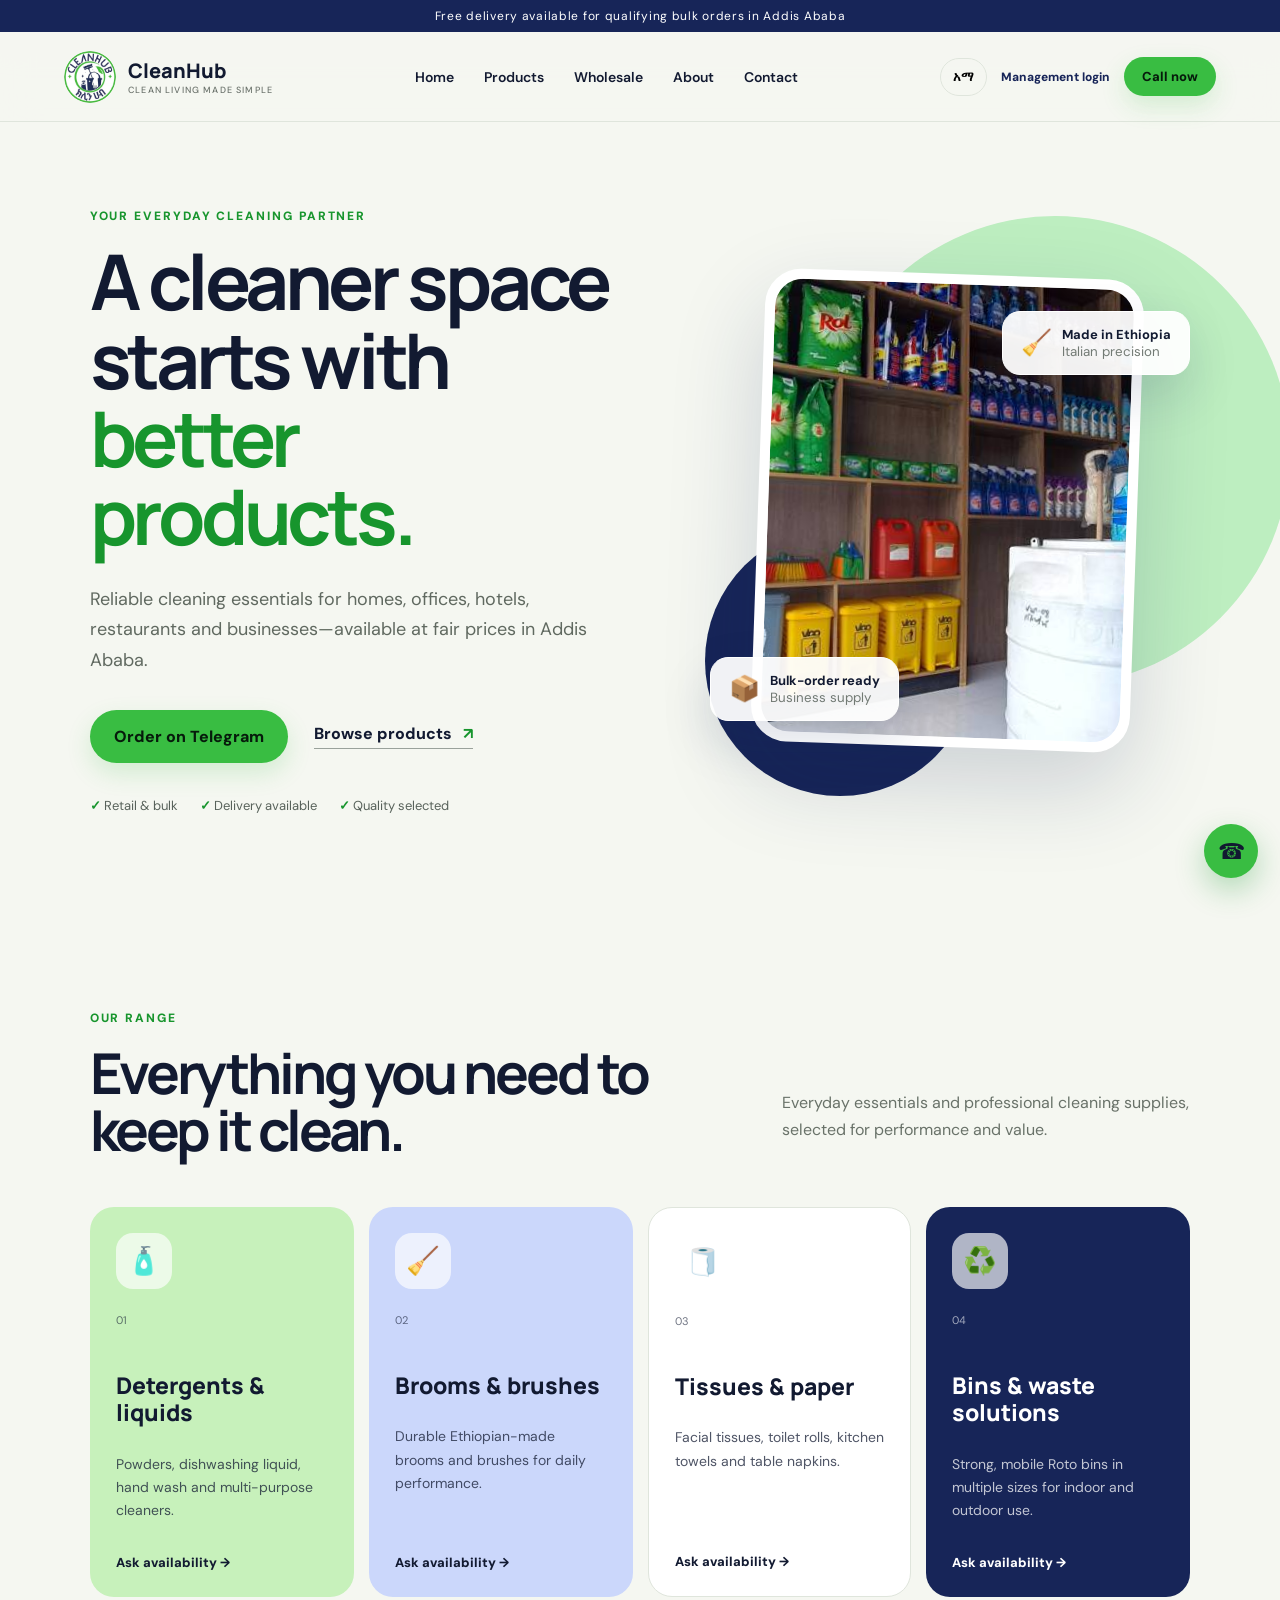
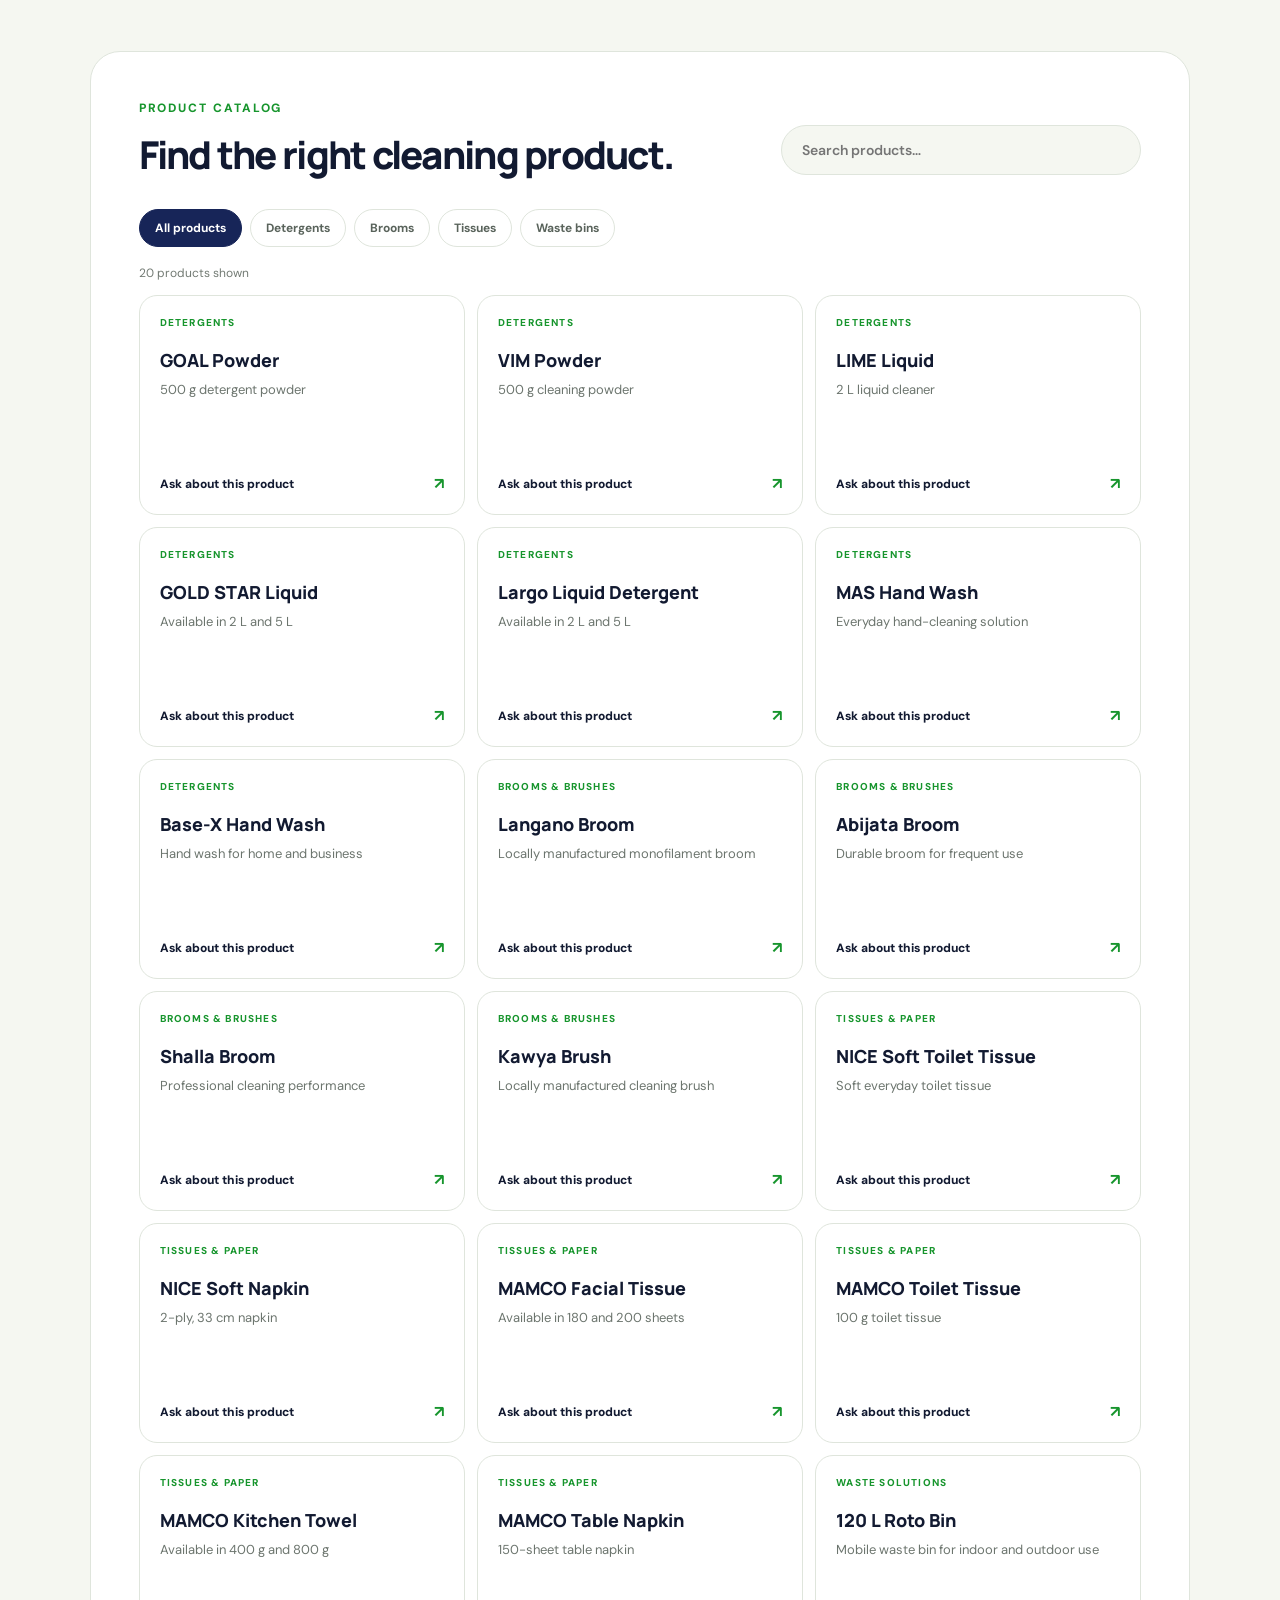
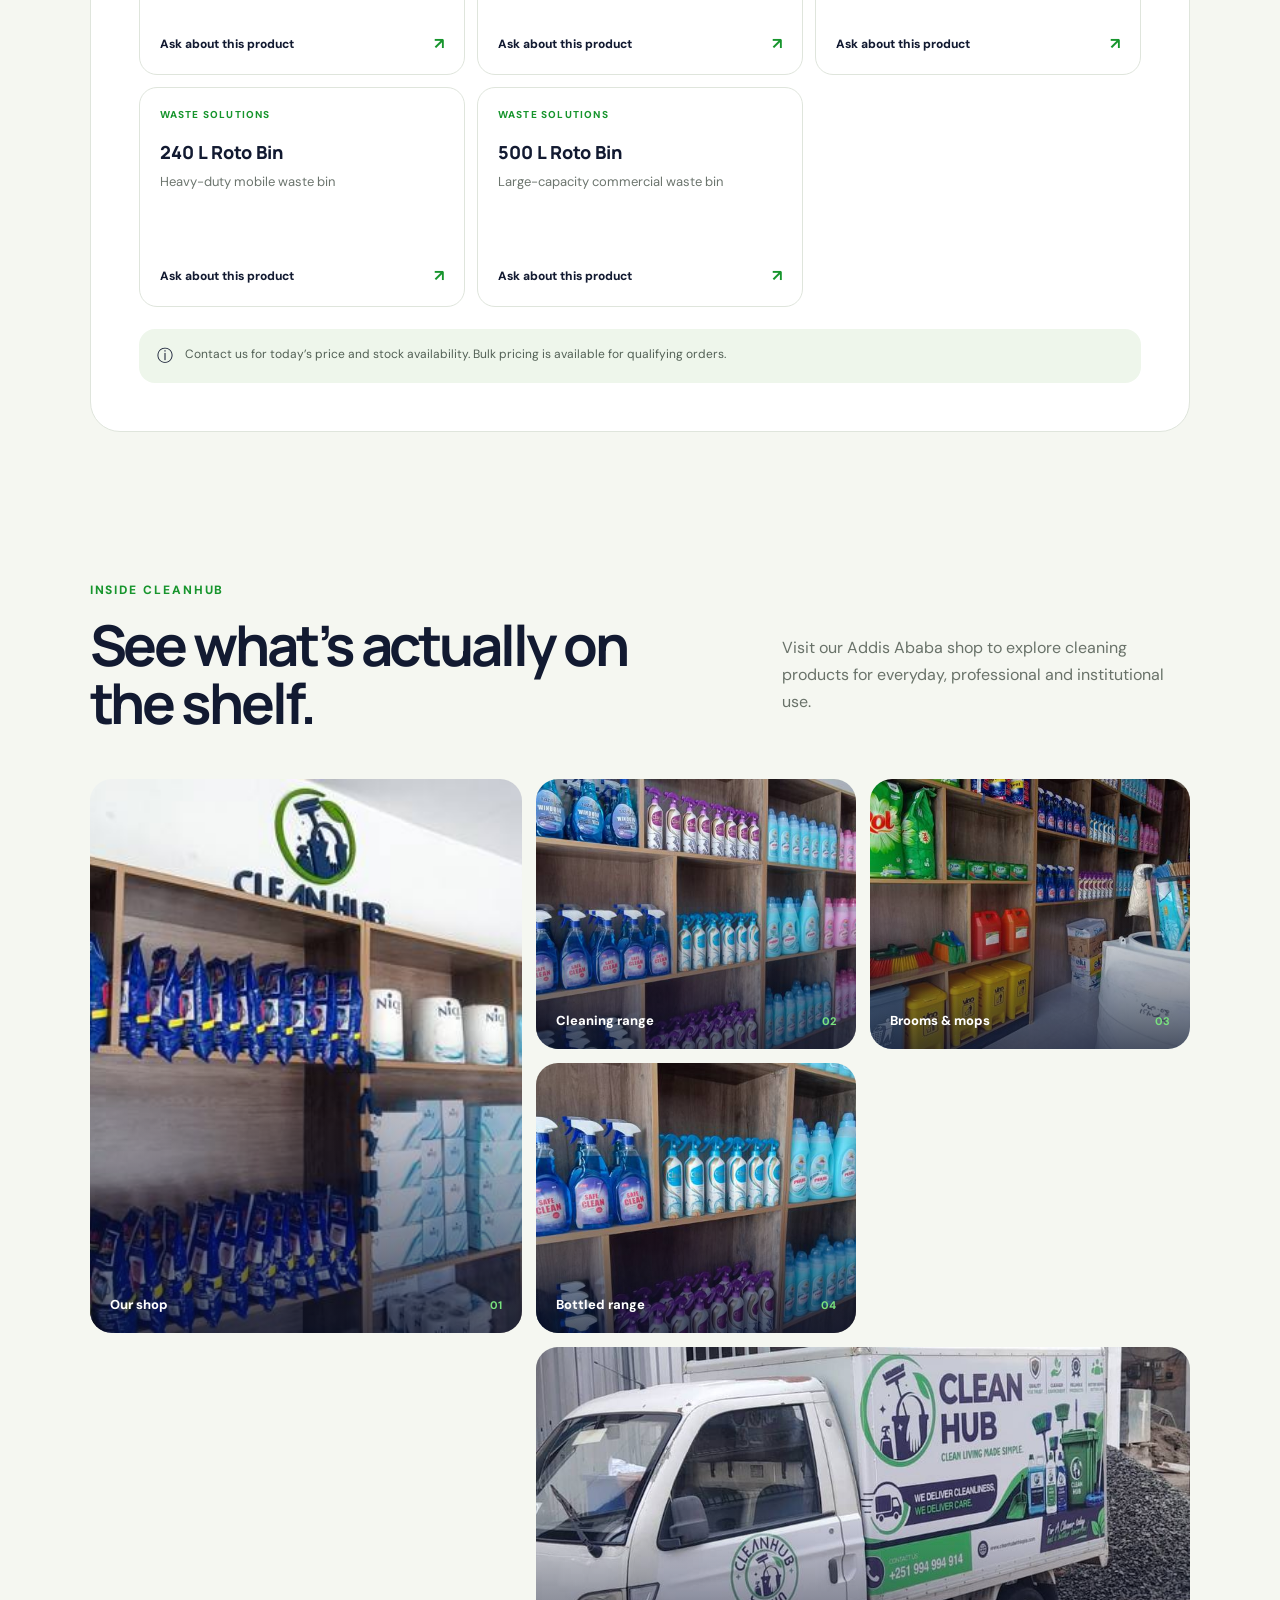
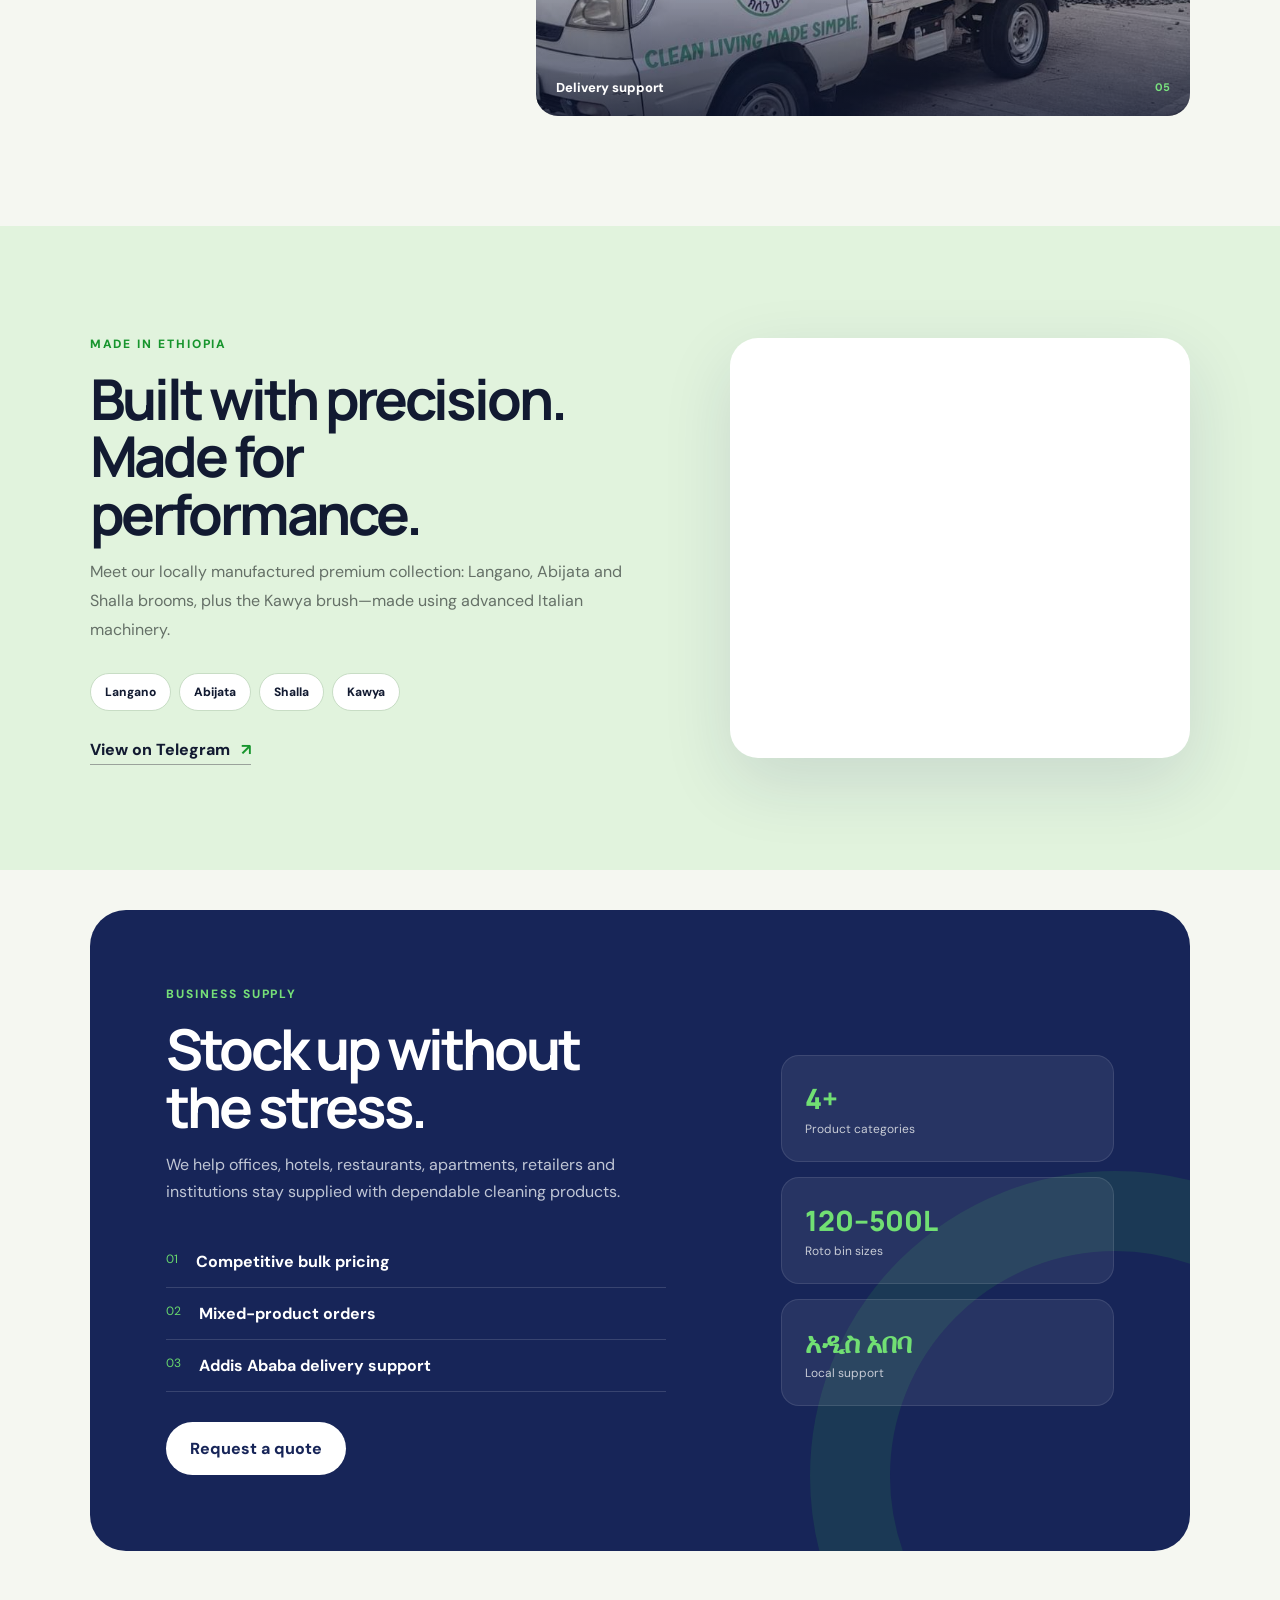
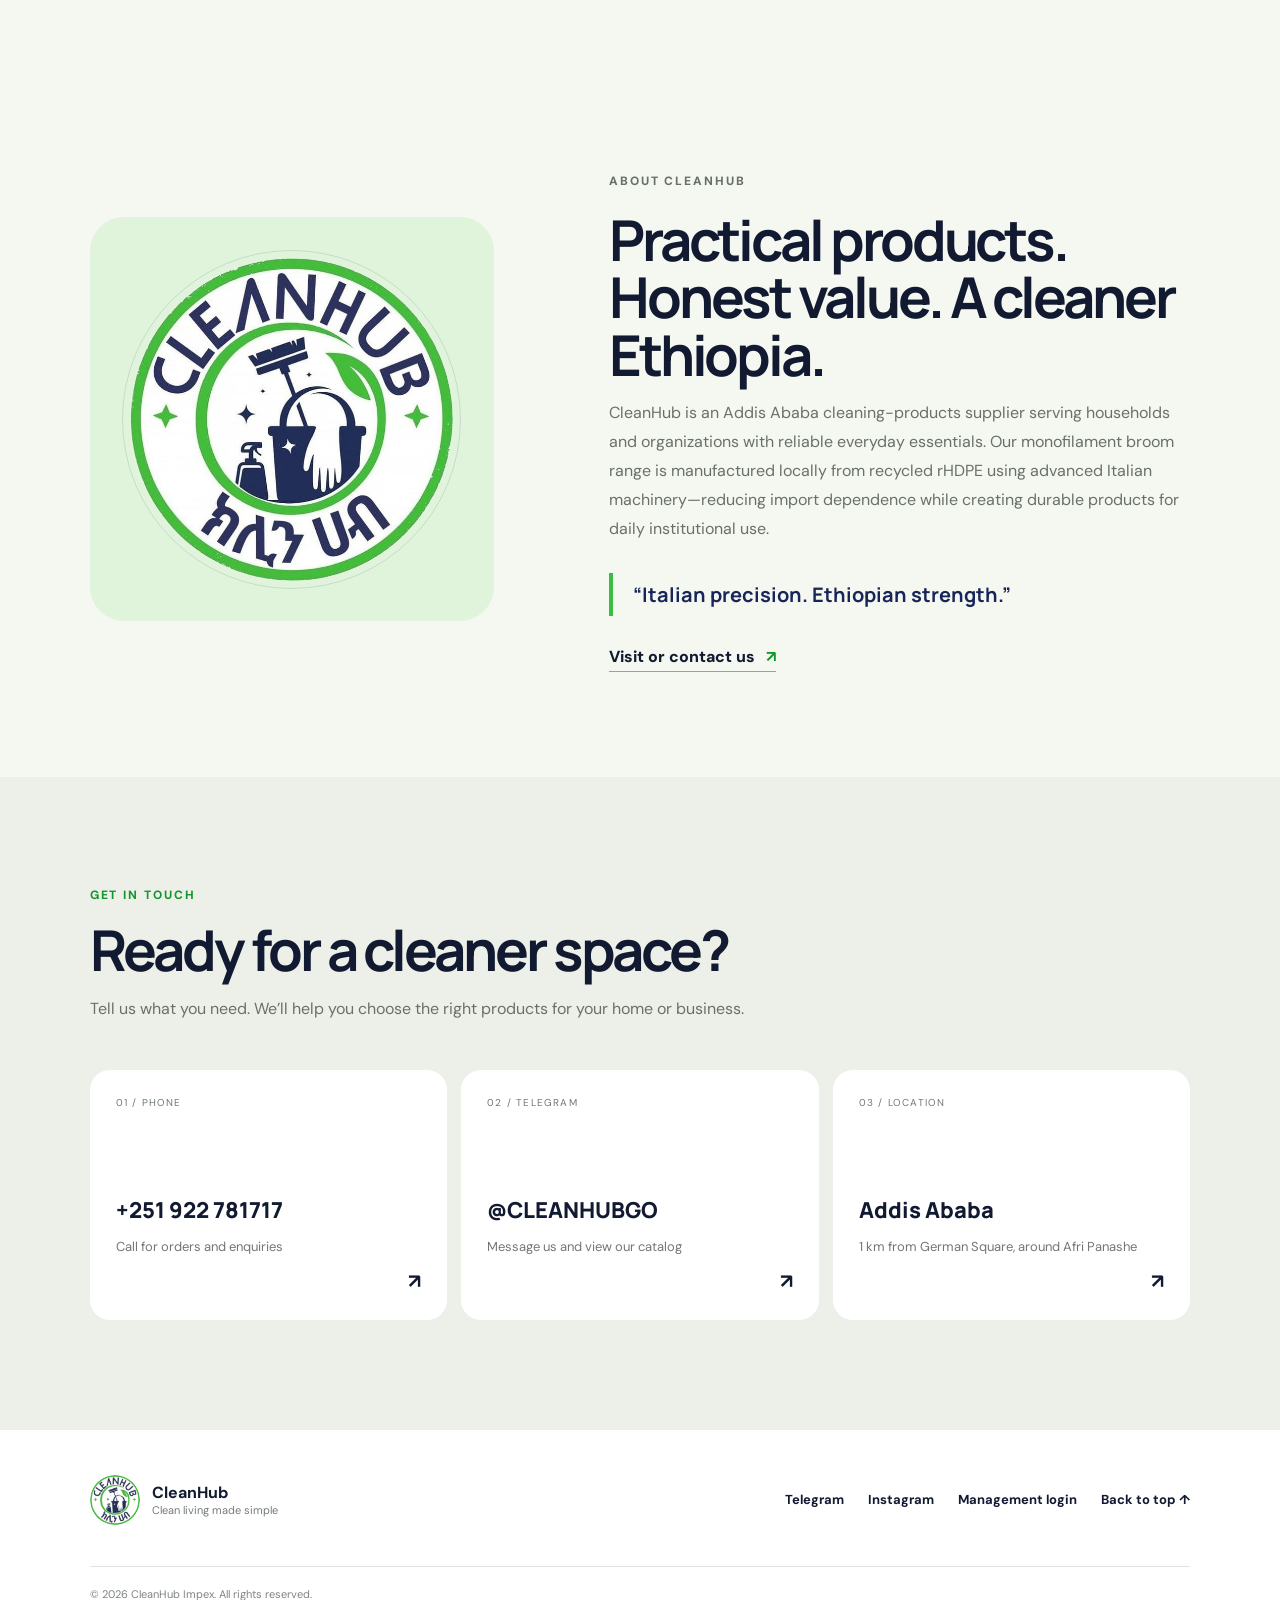
==== commit 8fca289d: "Harden production manifest configuration" ====
--- a/index.html
+++ b/index.html
@@ -14,7 +14,7 @@
   <link rel="canonical" href="https://cleanhubimpex.com/" />
   <link rel="icon" href="assets/cleanhub-logo.jpg" type="image/jpeg" />
   <link rel="apple-touch-icon" href="assets/cleanhub-logo.jpg" />
-  <link rel="manifest" href="site.webmanifest" />
+  <link rel="manifest" href="manifest.json" />
   <title>CleanHub | Clean Living Made Simple</title>
   <link rel="preconnect" href="https://fonts.googleapis.com">
   <link rel="preconnect" href="https://fonts.gstatic.com" crossorigin>
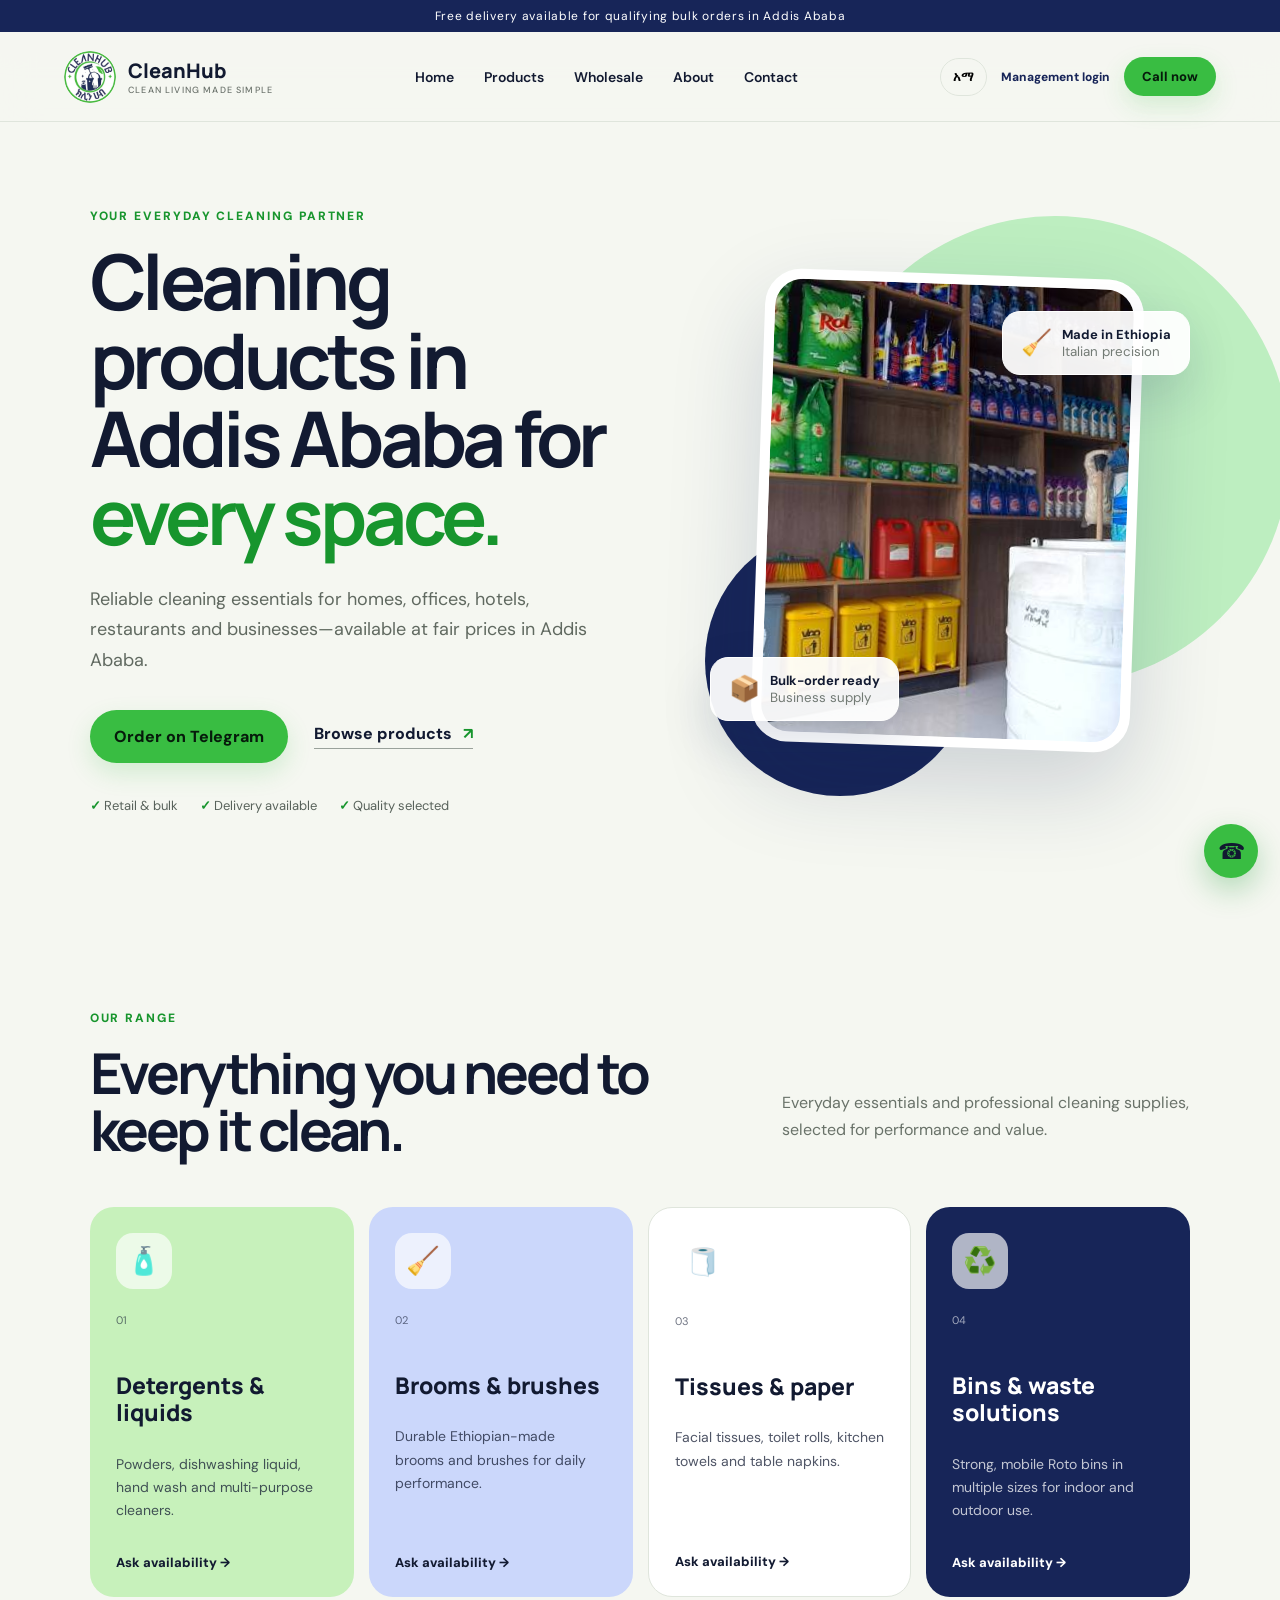
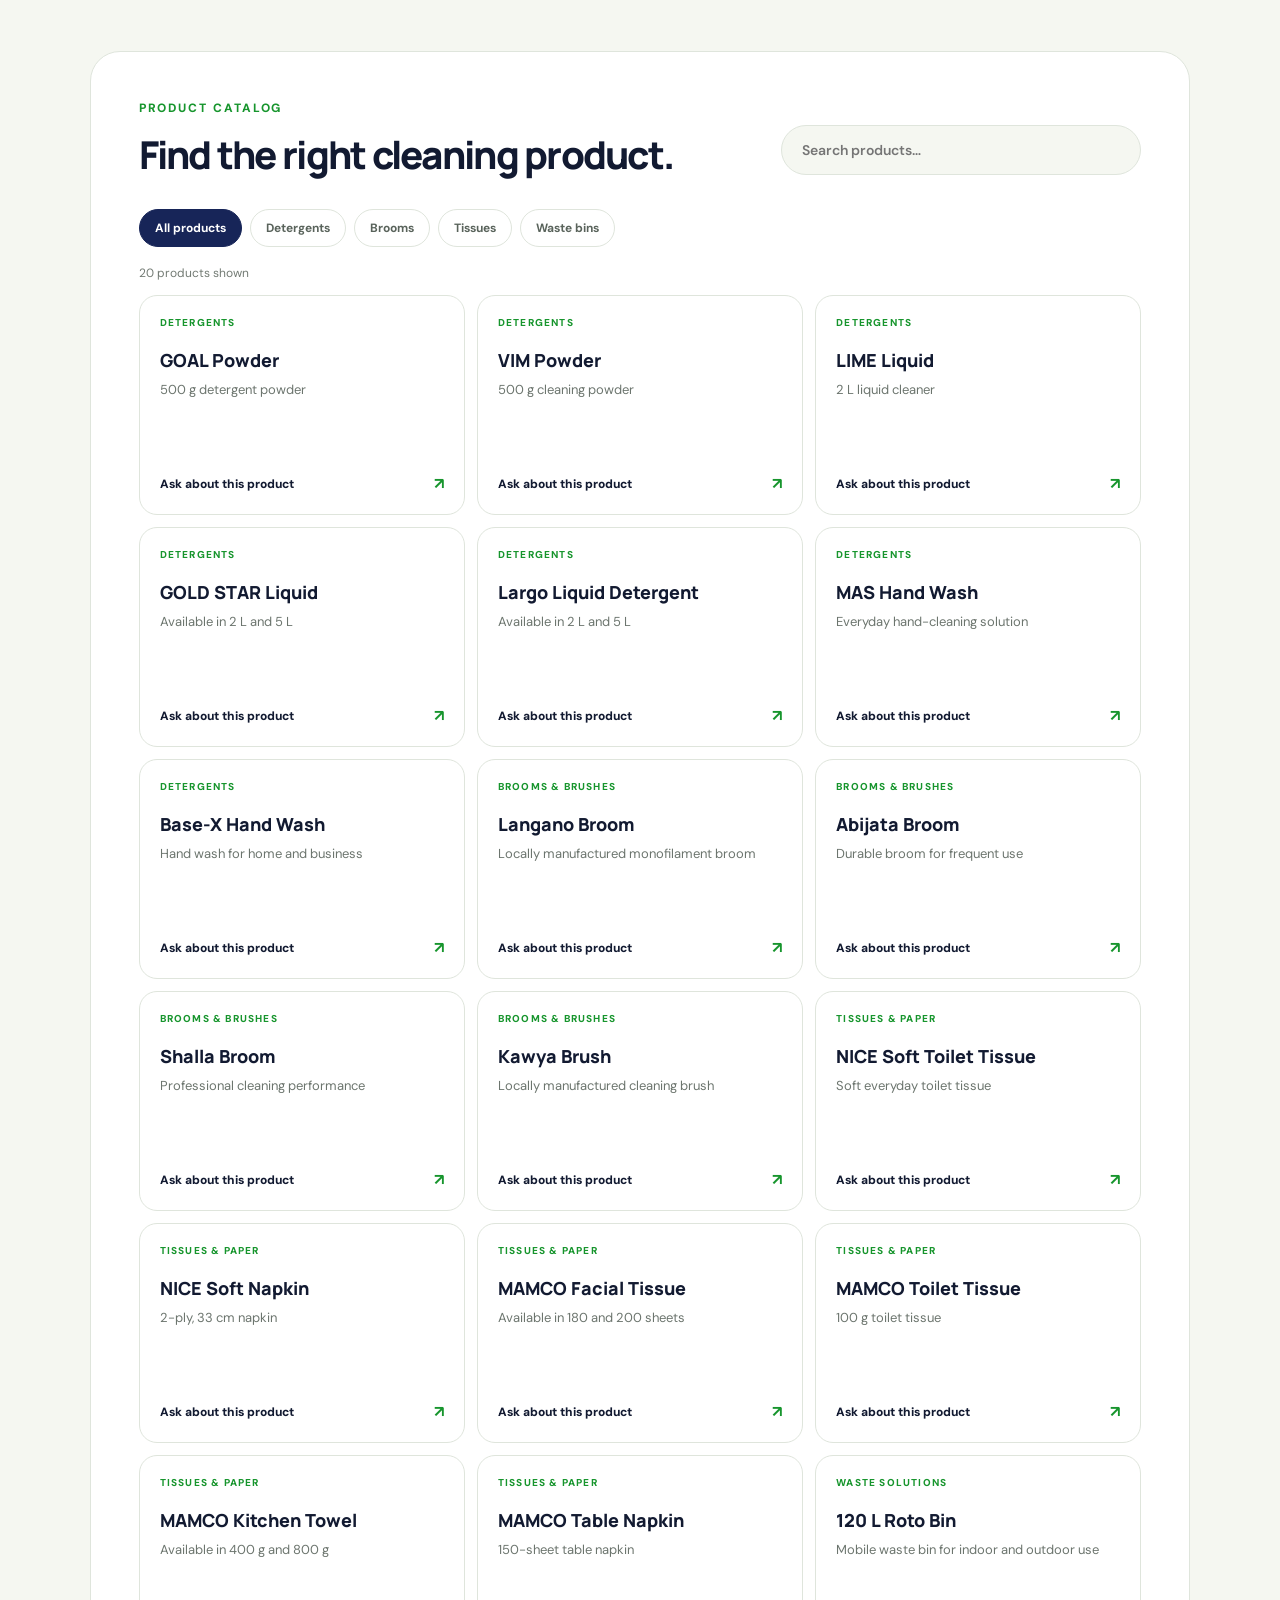
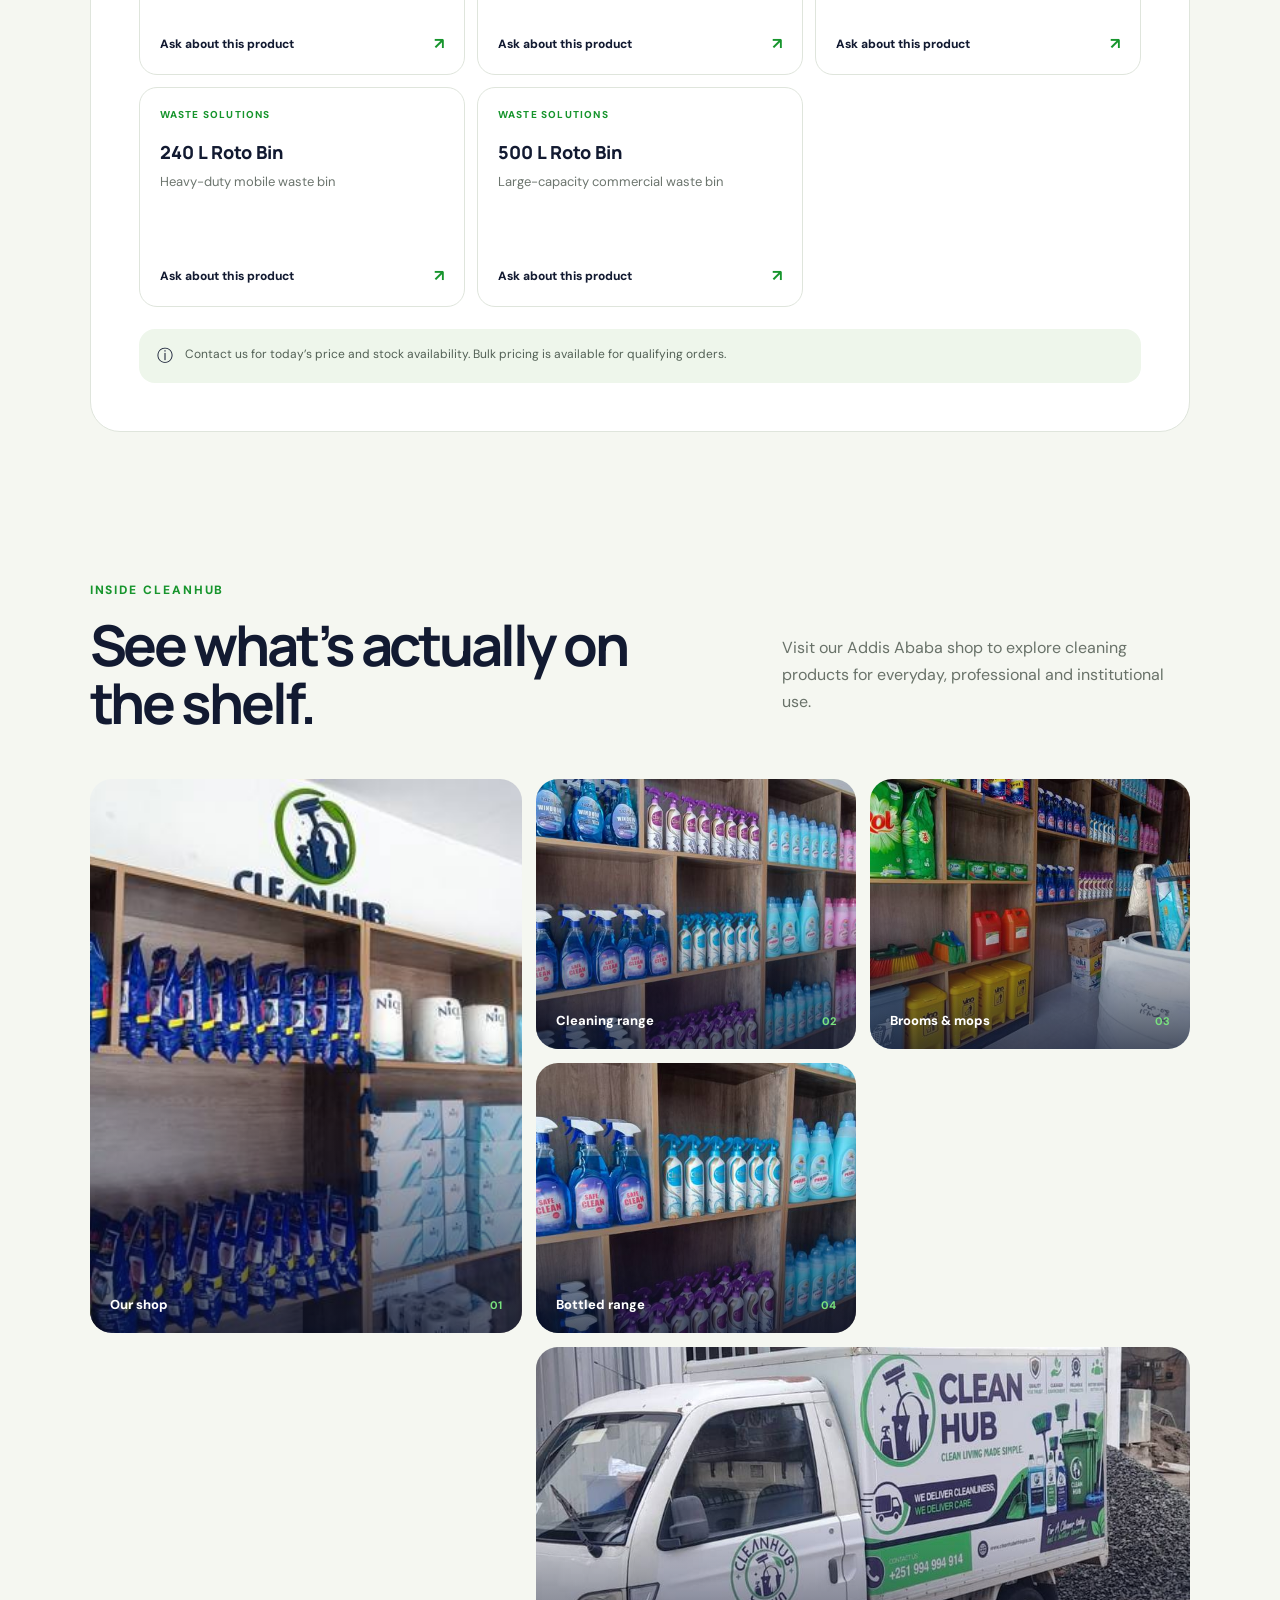
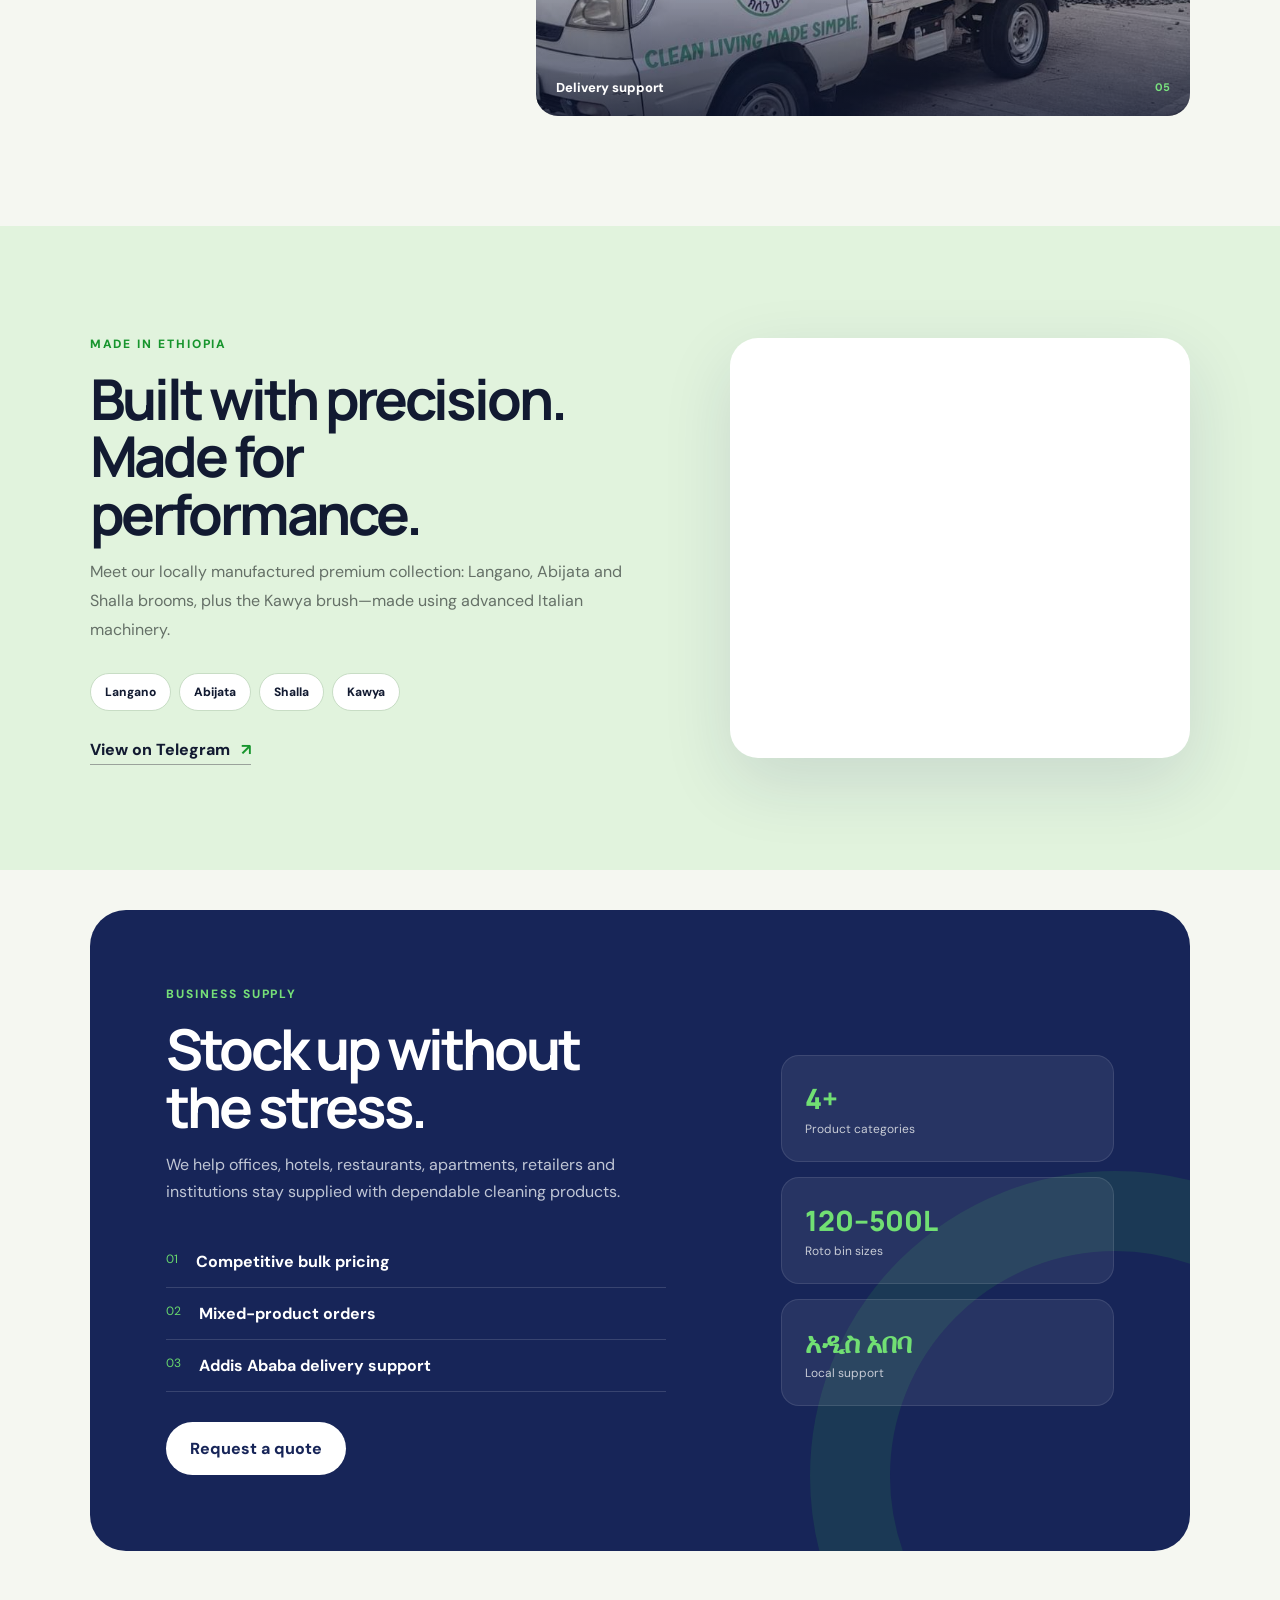
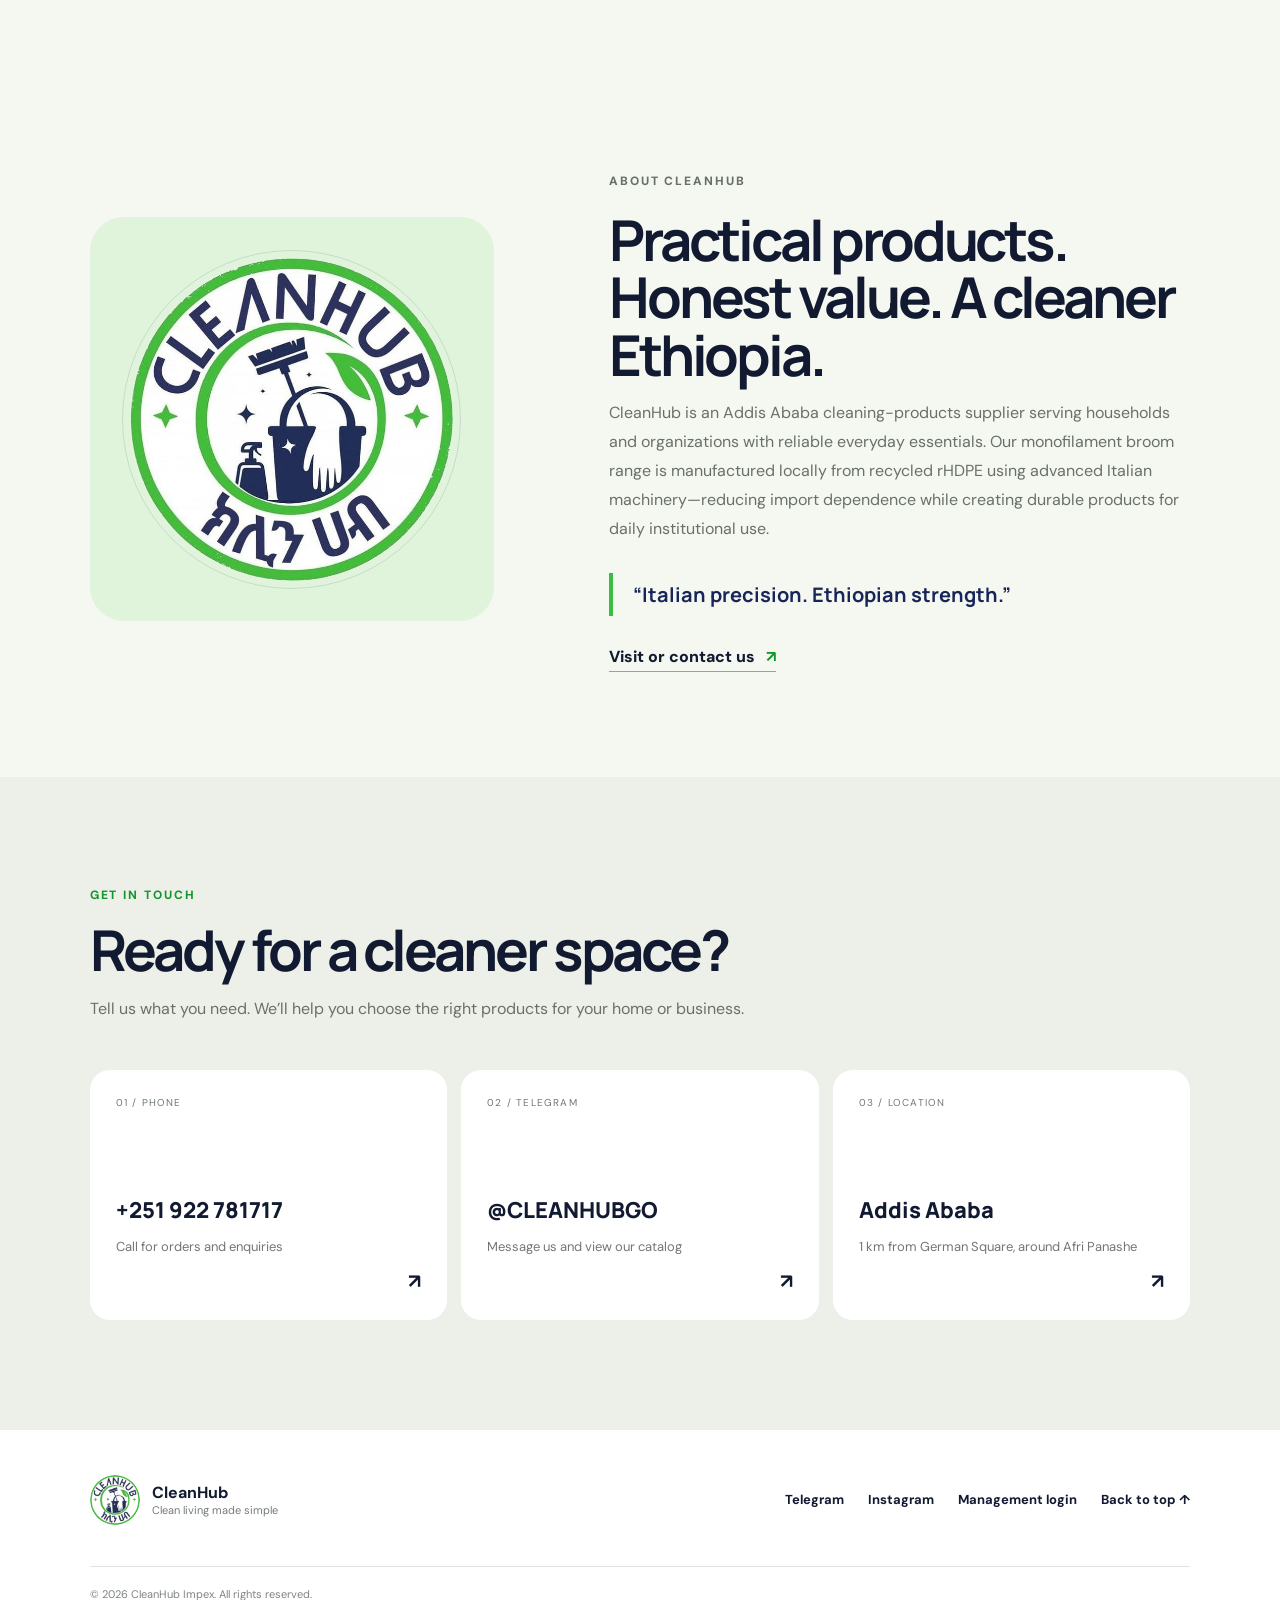
==== commit 1daf9bff: "Improve Addis Ababa local search SEO" ====
--- a/index.html
+++ b/index.html
@@ -3,11 +3,12 @@
 <head>
   <meta charset="UTF-8" />
   <meta name="viewport" content="width=device-width, initial-scale=1.0" />
-  <meta name="description" content="CleanHub supplies quality cleaning products, detergents, tissues, brooms, brushes and waste bins in Addis Ababa, Ethiopia." />
+  <meta name="description" content="Shop cleaning products in Addis Ababa from CleanHub Impex: detergents, tissues, brooms, brushes and waste bins for homes and businesses." />
+  <meta name="robots" content="index, follow, max-image-preview:large" />
   <meta name="theme-color" content="#172558" />
   <meta property="og:type" content="website" />
-  <meta property="og:title" content="CleanHub | Clean Living Made Simple" />
-  <meta property="og:description" content="Cleaning products for homes, offices, hotels, restaurants and businesses in Addis Ababa." />
+  <meta property="og:title" content="Cleaning Products in Addis Ababa | CleanHub Impex" />
+  <meta property="og:description" content="Detergents, tissues, brooms, brushes and waste bins for homes and businesses in Addis Ababa, Ethiopia." />
   <meta property="og:url" content="https://cleanhubimpex.com/" />
   <meta property="og:image" content="https://cleanhubimpex.com/assets/shop-shelves.jpg" />
   <meta name="twitter:card" content="summary_large_image" />
@@ -15,7 +16,7 @@
   <link rel="icon" href="assets/cleanhub-logo.jpg" type="image/jpeg" />
   <link rel="apple-touch-icon" href="assets/cleanhub-logo.jpg" />
   <link rel="manifest" href="manifest.json" />
-  <title>CleanHub | Clean Living Made Simple</title>
+  <title>Cleaning Products in Addis Ababa | CleanHub Impex</title>
   <link rel="preconnect" href="https://fonts.googleapis.com">
   <link rel="preconnect" href="https://fonts.gstatic.com" crossorigin>
   <link href="https://fonts.googleapis.com/css2?family=DM+Sans:wght@400;500;600;700&family=Manrope:wght@600;700;800&family=Noto+Sans+Ethiopic:wght@400;600;700&display=swap" rel="stylesheet">
@@ -24,7 +25,7 @@
   <link rel="stylesheet" href="gallery.css" />
   <link rel="stylesheet" href="production.css" />
   <link rel="stylesheet" href="catalog.css" />
-  <script type="application/ld+json">{"@context":"https://schema.org","@type":"Store","name":"CleanHub Impex","url":"https://cleanhubimpex.com/","logo":"https://cleanhubimpex.com/assets/cleanhub-logo.jpg","image":"https://cleanhubimpex.com/assets/shop-shelves.jpg","telephone":"+251922781717","address":{"@type":"PostalAddress","addressLocality":"Addis Ababa","addressCountry":"ET"},"sameAs":["https://t.me/CLEANHUBGO","https://www.instagram.com/cleanhub260/"]}</script>
+  <script type="application/ld+json">{"@context":"https://schema.org","@type":"Store","@id":"https://cleanhubimpex.com/#store","name":"CleanHub Impex","description":"Cleaning-products shop and wholesale supplier serving homes and businesses in Addis Ababa, Ethiopia.","url":"https://cleanhubimpex.com/","logo":"https://cleanhubimpex.com/assets/cleanhub-logo.jpg","image":["https://cleanhubimpex.com/assets/shop-shelves.jpg","https://cleanhubimpex.com/assets/shopfront.jpg","https://cleanhubimpex.com/assets/in-store.jpg"],"telephone":"+251922781717","priceRange":"$","currenciesAccepted":"ETB","areaServed":{"@type":"City","name":"Addis Ababa"},"address":{"@type":"PostalAddress","streetAddress":"1 km from German Square, near Afri Panashe","addressLocality":"Addis Ababa","addressCountry":"ET"},"hasMap":"https://maps.app.goo.gl/f4kxC7F8WMjYY11K9?g_st=ac","knowsAbout":["Cleaning products","Detergents","Tissues and paper products","Brooms and brushes","Waste bins","Wholesale cleaning supplies"],"sameAs":["https://t.me/CLEANHUBGO","https://www.instagram.com/cleanhub260/"]}</script>
 </head>
 <body>
   <a class="skip-link" href="#main-content">Skip to main content</a>
@@ -54,7 +55,7 @@
     <section class="hero" id="home">
       <div class="hero-copy reveal">
         <p class="eyebrow" data-i18n="heroEyebrow">Your everyday cleaning partner</p>
-        <h1 data-i18n="heroTitle">A cleaner space starts with <em>better products.</em></h1>
+        <h1 data-i18n="heroTitle">Cleaning products in Addis Ababa for <em>every space.</em></h1>
         <p class="hero-text" data-i18n="heroText">Reliable cleaning essentials for homes, offices, hotels, restaurants and businesses—available at fair prices in Addis Ababa.</p>
         <div class="hero-actions">
           <a class="button" href="https://t.me/CLEANHUBGO" target="_blank" rel="noreferrer" data-i18n="orderTelegram">Order on Telegram</a>
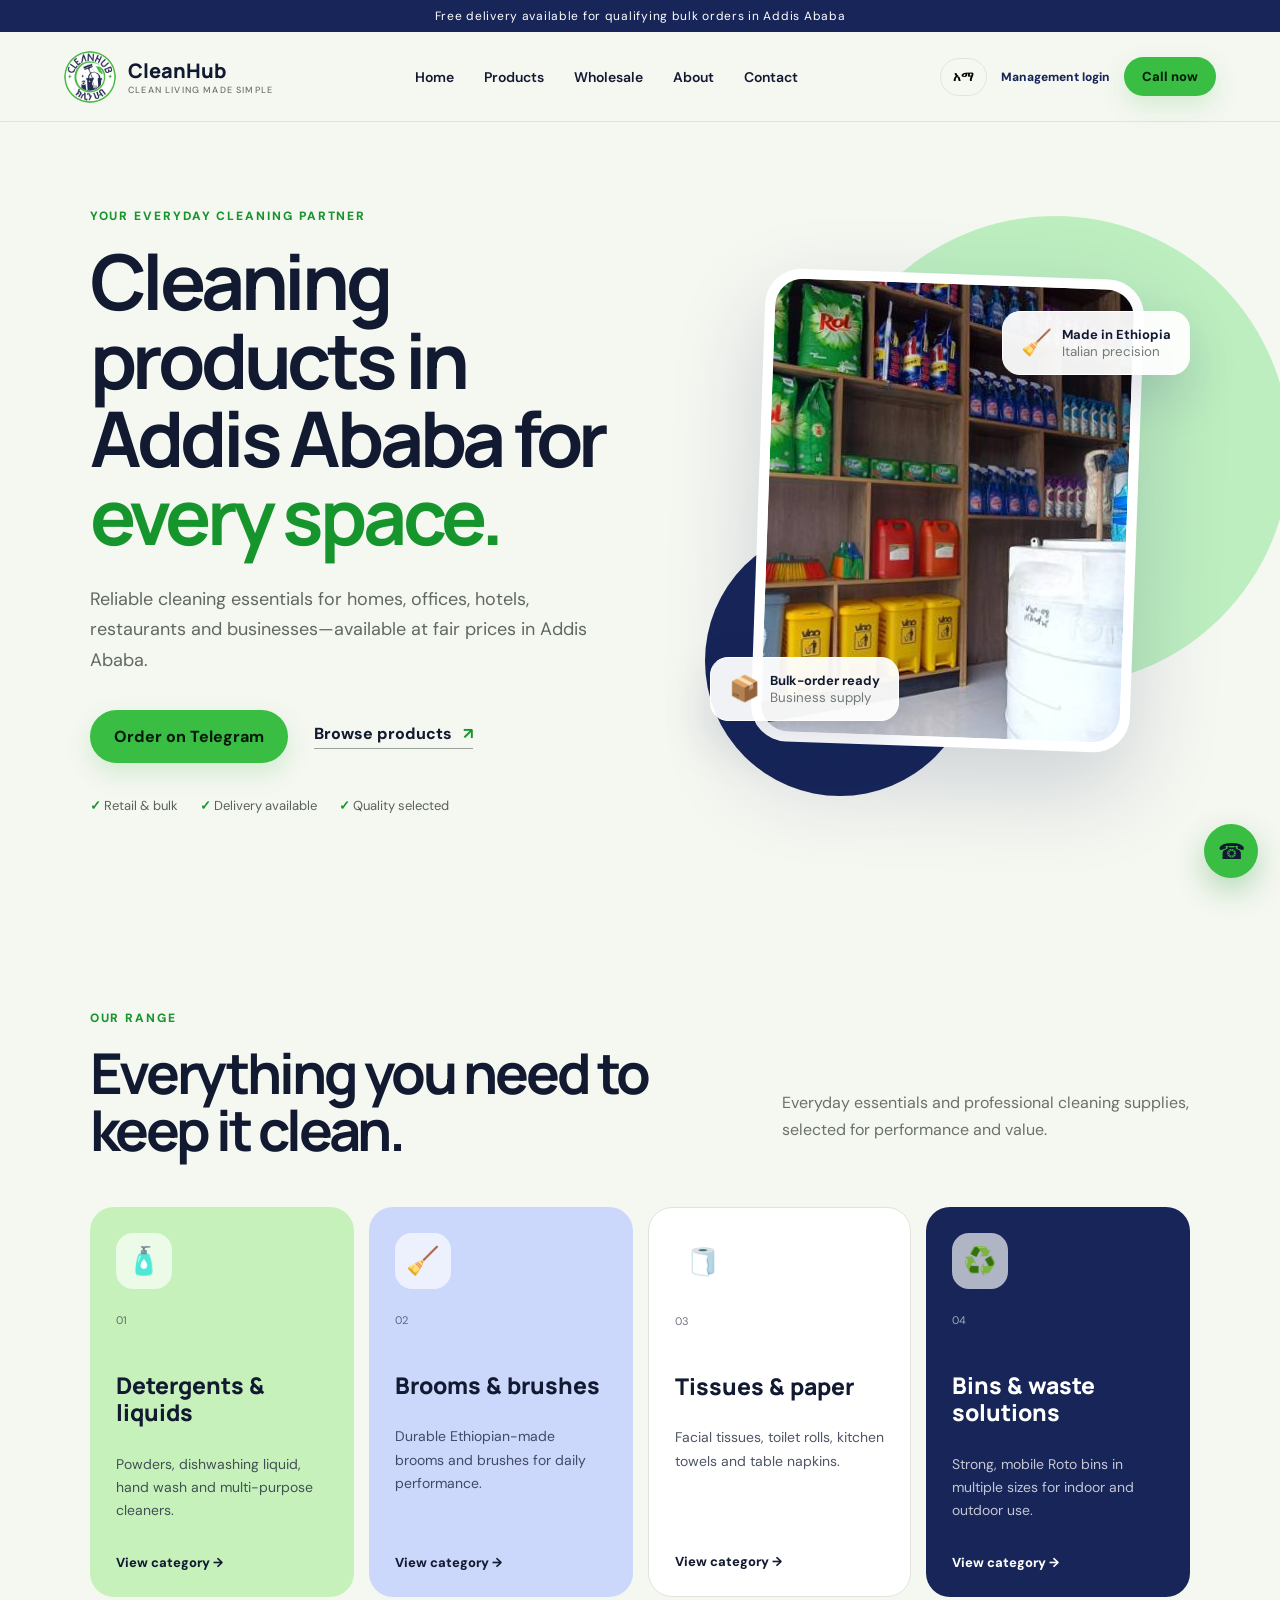
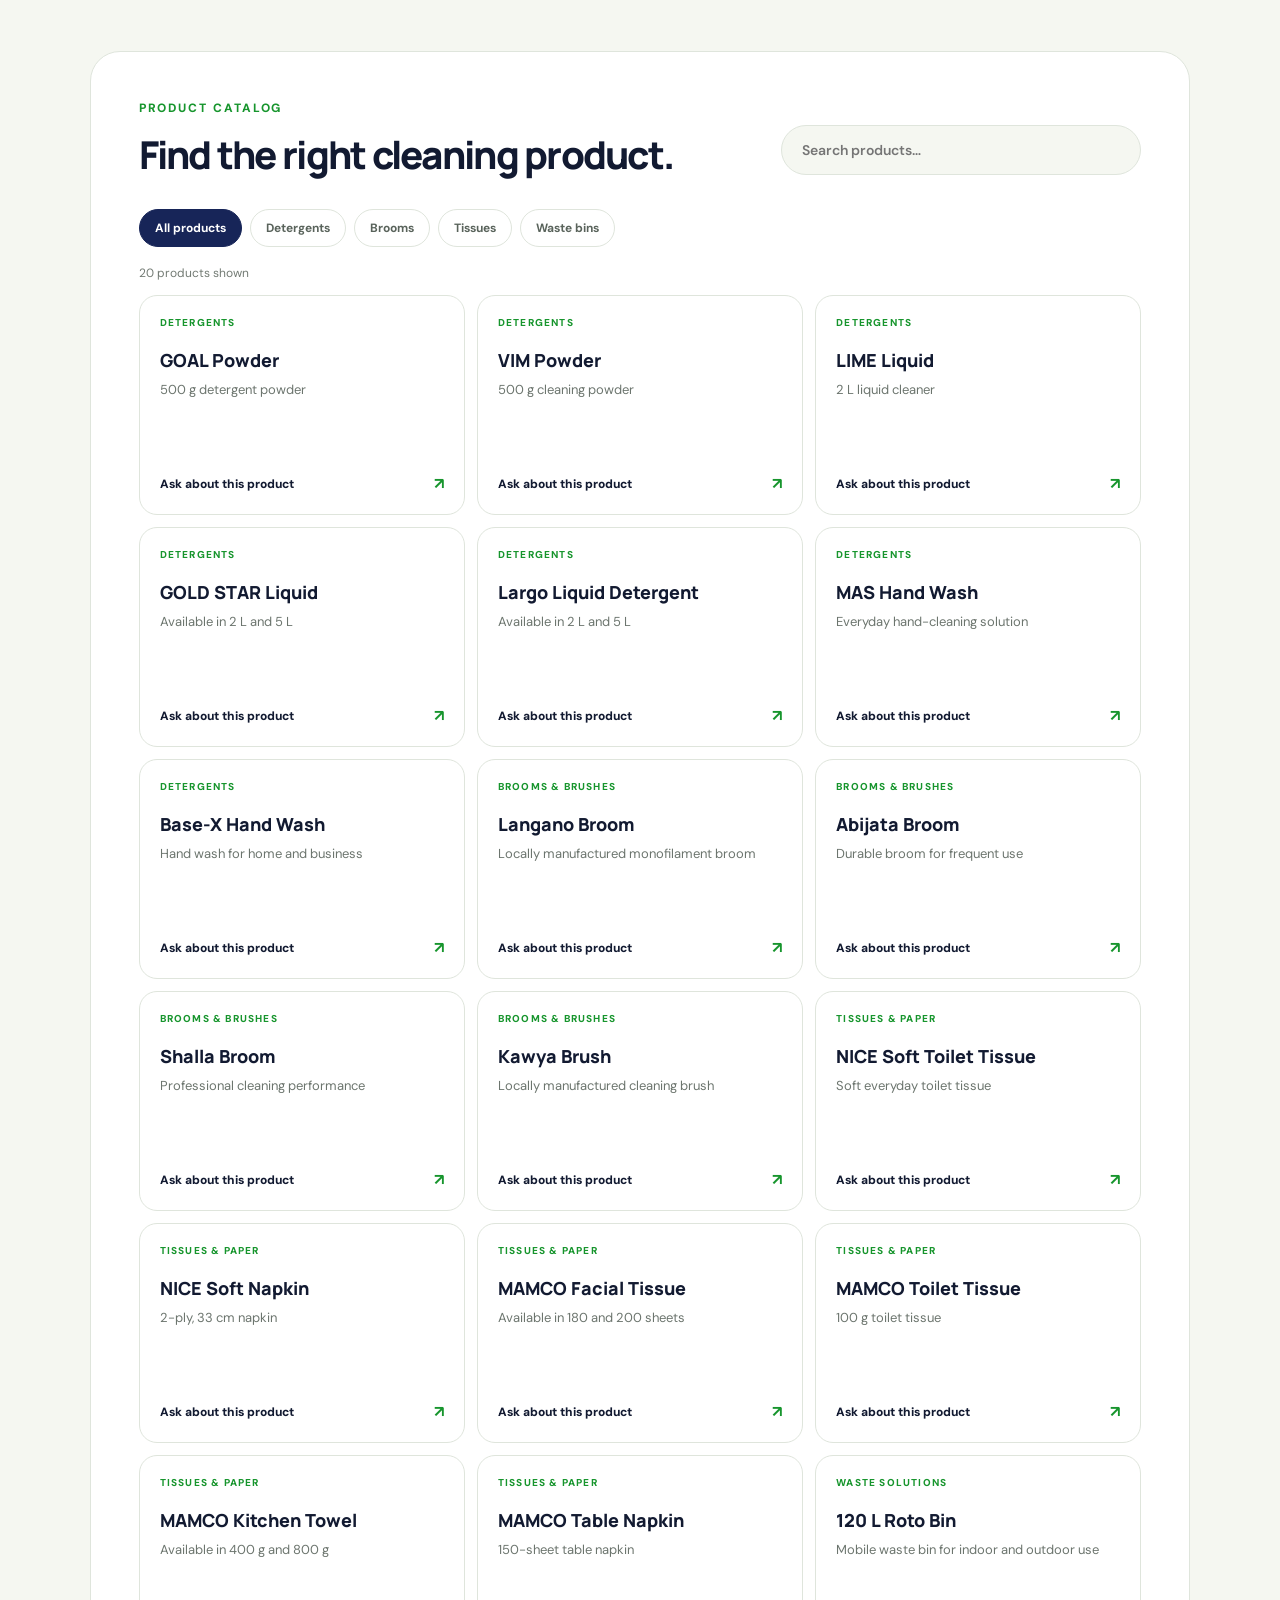
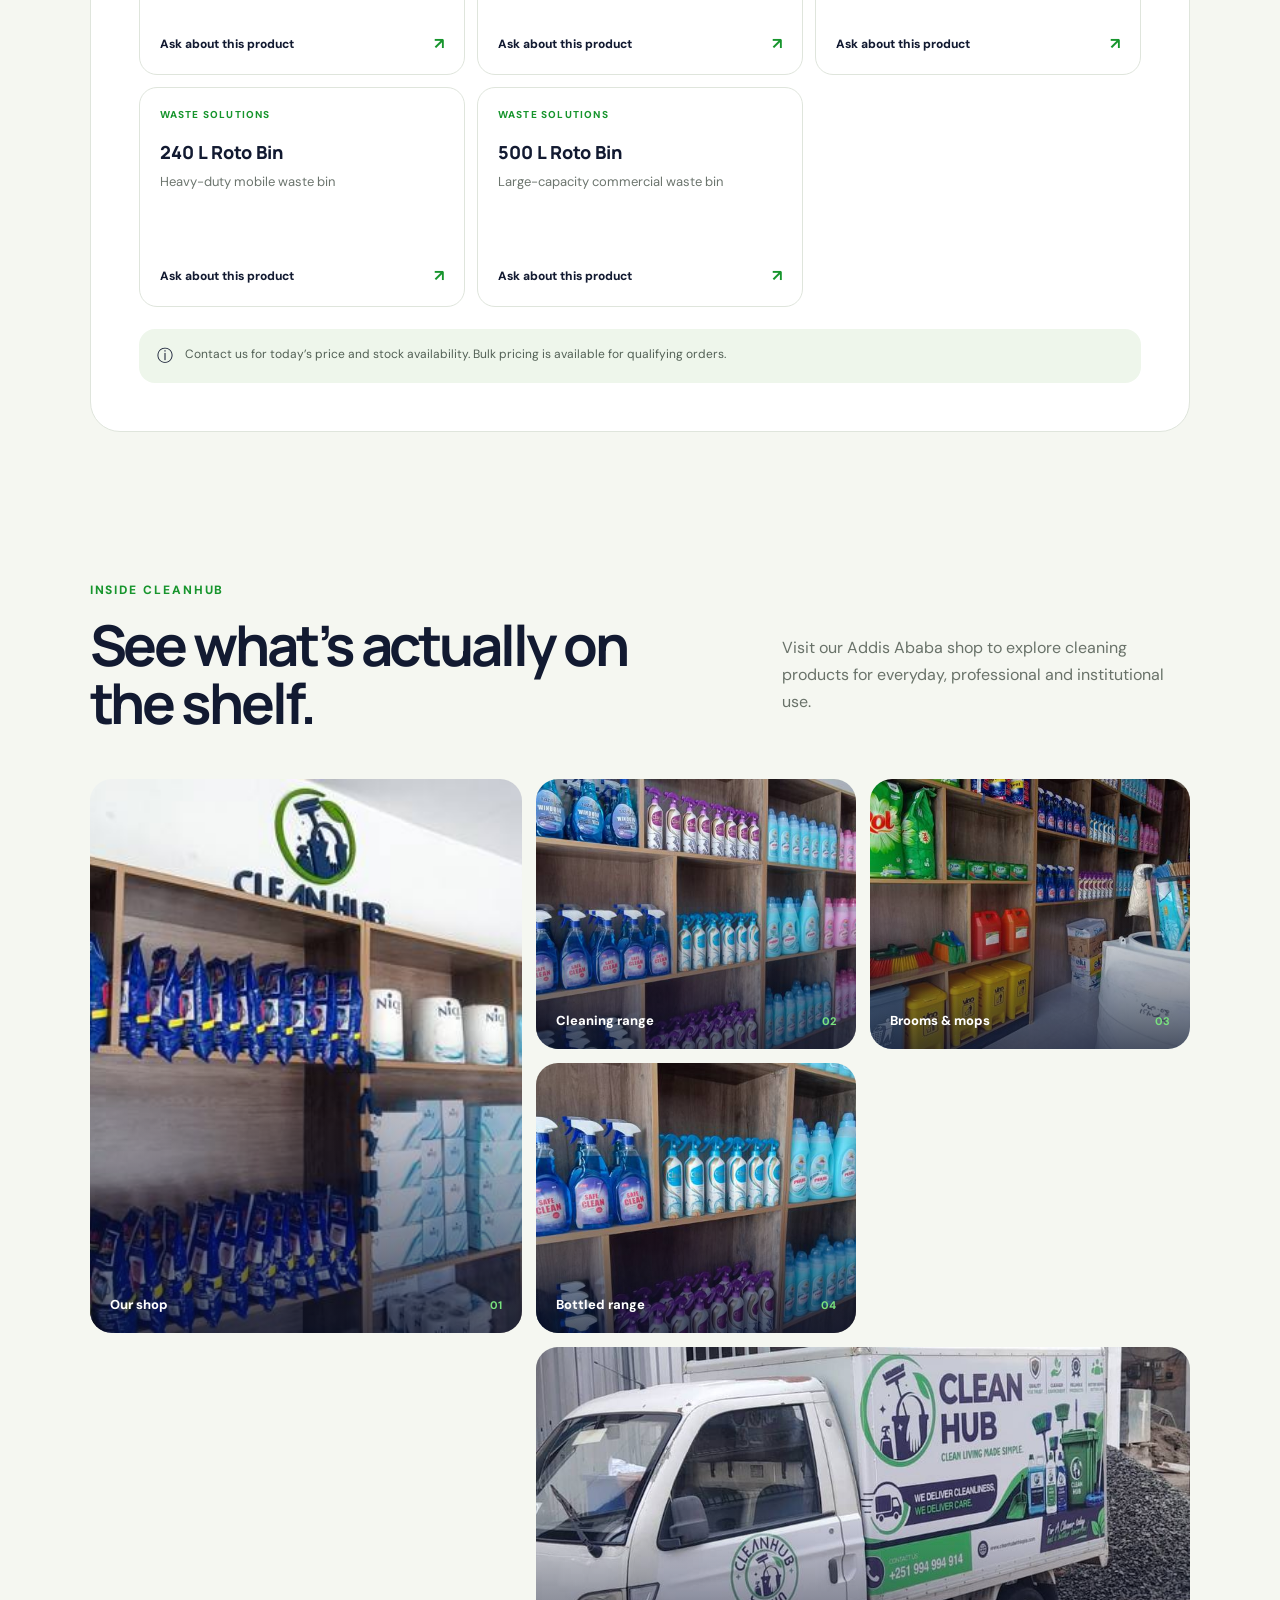
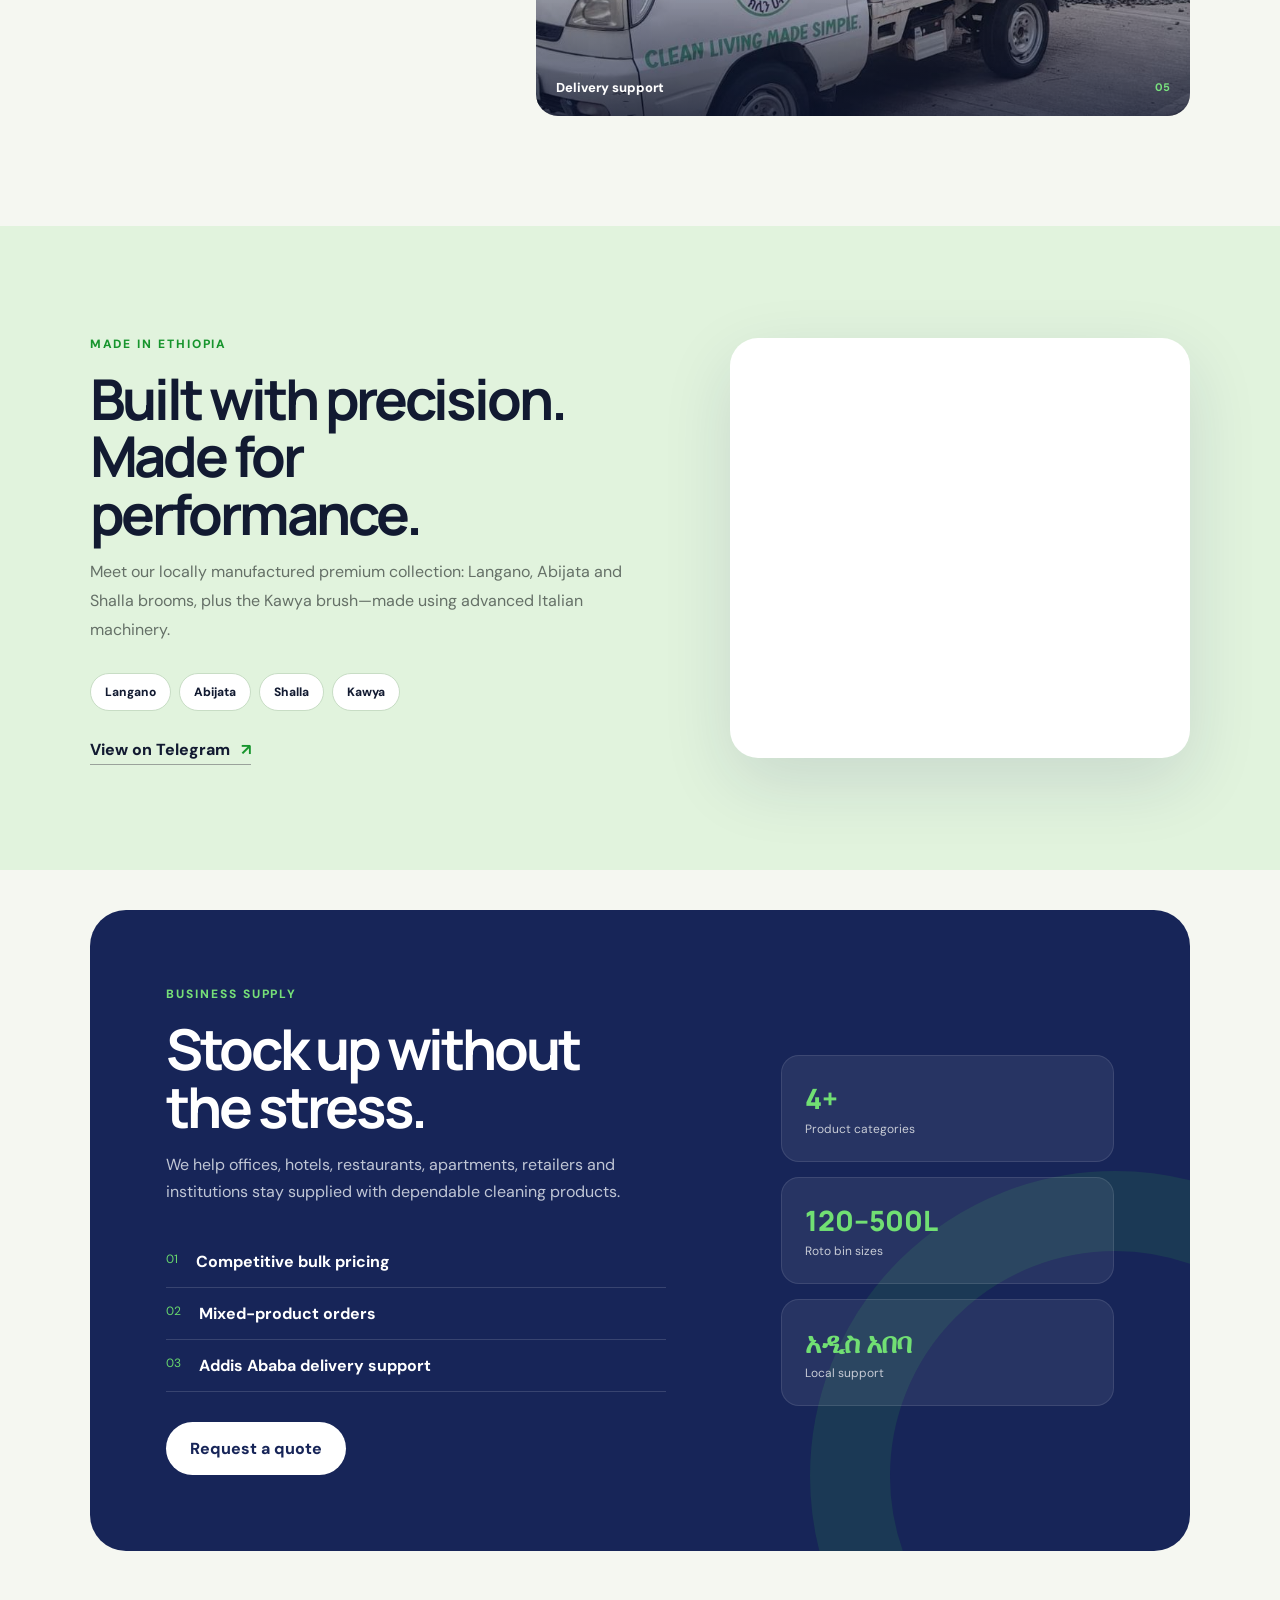
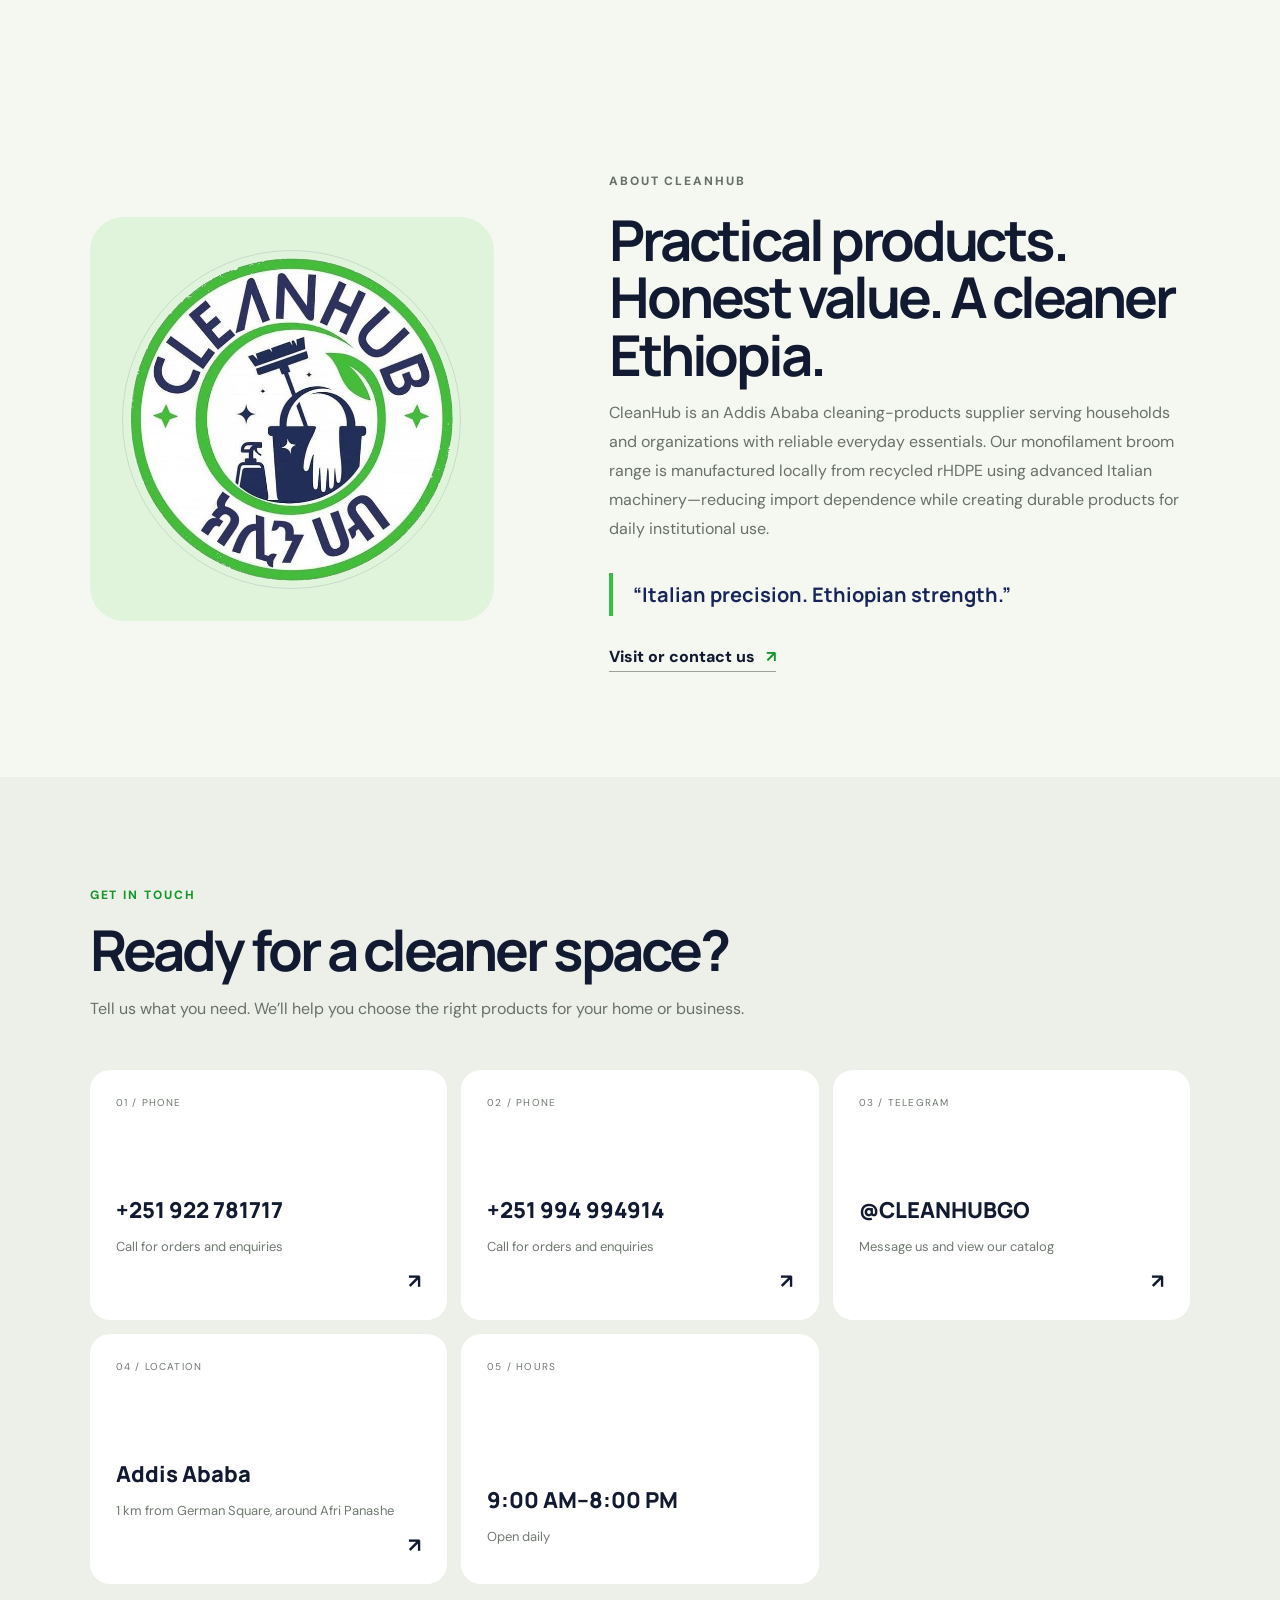
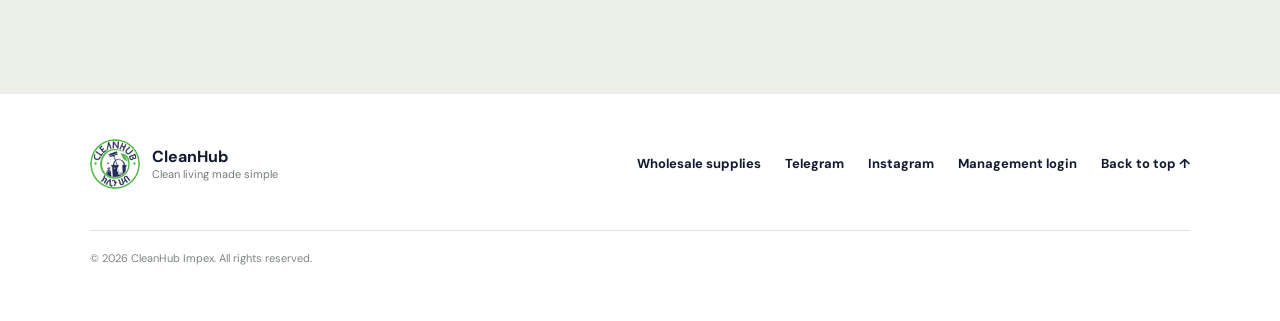
==== commit 0f6f5a67: "Add local SEO category pages and business details" ====
--- a/index.html
+++ b/index.html
@@ -13,8 +13,9 @@
   <meta property="og:image" content="https://cleanhubimpex.com/assets/shop-shelves.jpg" />
   <meta name="twitter:card" content="summary_large_image" />
   <link rel="canonical" href="https://cleanhubimpex.com/" />
-  <link rel="icon" href="assets/cleanhub-logo.jpg" type="image/jpeg" />
-  <link rel="apple-touch-icon" href="assets/cleanhub-logo.jpg" />
+  <link rel="icon" href="/assets/favicon-96.png" type="image/png" sizes="96x96" />
+  <link rel="shortcut icon" href="/assets/favicon-96.png" type="image/png" />
+  <link rel="apple-touch-icon" href="/assets/icon-192.png" sizes="192x192" />
   <link rel="manifest" href="manifest.json" />
   <title>Cleaning Products in Addis Ababa | CleanHub Impex</title>
   <link rel="preconnect" href="https://fonts.googleapis.com">
@@ -25,7 +26,7 @@
   <link rel="stylesheet" href="gallery.css" />
   <link rel="stylesheet" href="production.css" />
   <link rel="stylesheet" href="catalog.css" />
-  <script type="application/ld+json">{"@context":"https://schema.org","@type":"Store","@id":"https://cleanhubimpex.com/#store","name":"CleanHub Impex","description":"Cleaning-products shop and wholesale supplier serving homes and businesses in Addis Ababa, Ethiopia.","url":"https://cleanhubimpex.com/","logo":"https://cleanhubimpex.com/assets/cleanhub-logo.jpg","image":["https://cleanhubimpex.com/assets/shop-shelves.jpg","https://cleanhubimpex.com/assets/shopfront.jpg","https://cleanhubimpex.com/assets/in-store.jpg"],"telephone":"+251922781717","priceRange":"$","currenciesAccepted":"ETB","areaServed":{"@type":"City","name":"Addis Ababa"},"address":{"@type":"PostalAddress","streetAddress":"1 km from German Square, near Afri Panashe","addressLocality":"Addis Ababa","addressCountry":"ET"},"hasMap":"https://maps.app.goo.gl/f4kxC7F8WMjYY11K9?g_st=ac","knowsAbout":["Cleaning products","Detergents","Tissues and paper products","Brooms and brushes","Waste bins","Wholesale cleaning supplies"],"sameAs":["https://t.me/CLEANHUBGO","https://www.instagram.com/cleanhub260/"]}</script>
+  <script type="application/ld+json">{"@context":"https://schema.org","@type":"Store","@id":"https://cleanhubimpex.com/#store","name":"CleanHub Impex","description":"Cleaning-products shop and wholesale supplier serving homes and businesses in Addis Ababa, Ethiopia.","url":"https://cleanhubimpex.com/","logo":"https://cleanhubimpex.com/assets/cleanhub-logo.jpg","image":["https://cleanhubimpex.com/assets/shop-shelves.jpg","https://cleanhubimpex.com/assets/shopfront.jpg","https://cleanhubimpex.com/assets/in-store.jpg"],"telephone":["+251922781717","+251994994914"],"openingHoursSpecification":{"@type":"OpeningHoursSpecification","dayOfWeek":["Monday","Tuesday","Wednesday","Thursday","Friday","Saturday","Sunday"],"opens":"09:00","closes":"20:00"},"priceRange":"$","currenciesAccepted":"ETB","areaServed":{"@type":"City","name":"Addis Ababa"},"address":{"@type":"PostalAddress","streetAddress":"1 km from German Square, near Afri Panashe","addressLocality":"Addis Ababa","addressCountry":"ET"},"hasMap":"https://maps.app.goo.gl/f4kxC7F8WMjYY11K9?g_st=ac","knowsAbout":["Cleaning products","Detergents","Tissues and paper products","Brooms and brushes","Waste bins","Wholesale cleaning supplies"],"sameAs":["https://t.me/CLEANHUBGO","https://www.instagram.com/cleanhub260/"]}</script>
 </head>
 <body>
   <a class="skip-link" href="#main-content">Skip to main content</a>
@@ -83,10 +84,10 @@
         <p data-i18n="productsText">Everyday essentials and professional cleaning supplies, selected for performance and value.</p>
       </div>
       <div class="category-grid">
-        <article class="category-card lime reveal"><div class="category-icon">🧴</div><span>01</span><h3 data-i18n="detergents">Detergents & liquids</h3><p data-i18n="detergentsText">Powders, dishwashing liquid, hand wash and multi-purpose cleaners.</p><a href="https://t.me/CLEANHUBGO" target="_blank" rel="noreferrer" data-i18n="askAvailability">Ask availability →</a></article>
-        <article class="category-card blue reveal"><div class="category-icon">🧹</div><span>02</span><h3 data-i18n="brooms">Brooms & brushes</h3><p data-i18n="broomsText">Durable Ethiopian-made brooms and brushes for daily performance.</p><a href="https://t.me/CLEANHUBGO" target="_blank" rel="noreferrer" data-i18n="askAvailability">Ask availability →</a></article>
-        <article class="category-card white reveal"><div class="category-icon">🧻</div><span>03</span><h3 data-i18n="tissues">Tissues & paper</h3><p data-i18n="tissuesText">Facial tissues, toilet rolls, kitchen towels and table napkins.</p><a href="https://t.me/CLEANHUBGO" target="_blank" rel="noreferrer" data-i18n="askAvailability">Ask availability →</a></article>
-        <article class="category-card dark reveal"><div class="category-icon">♻️</div><span>04</span><h3 data-i18n="bins">Bins & waste solutions</h3><p data-i18n="binsText">Strong, mobile Roto bins in multiple sizes for indoor and outdoor use.</p><a href="https://t.me/CLEANHUBGO" target="_blank" rel="noreferrer" data-i18n="askAvailability">Ask availability →</a></article>
+        <article class="category-card lime reveal"><div class="category-icon">🧴</div><span>01</span><h3 data-i18n="detergents">Detergents & liquids</h3><p data-i18n="detergentsText">Powders, dishwashing liquid, hand wash and multi-purpose cleaners.</p><a href="detergents-addis-ababa.html" data-i18n="viewCategory">View category →</a></article>
+        <article class="category-card blue reveal"><div class="category-icon">🧹</div><span>02</span><h3 data-i18n="brooms">Brooms & brushes</h3><p data-i18n="broomsText">Durable Ethiopian-made brooms and brushes for daily performance.</p><a href="brooms-brushes-addis-ababa.html" data-i18n="viewCategory">View category →</a></article>
+        <article class="category-card white reveal"><div class="category-icon">🧻</div><span>03</span><h3 data-i18n="tissues">Tissues & paper</h3><p data-i18n="tissuesText">Facial tissues, toilet rolls, kitchen towels and table napkins.</p><a href="tissues-paper-addis-ababa.html" data-i18n="viewCategory">View category →</a></article>
+        <article class="category-card dark reveal"><div class="category-icon">♻️</div><span>04</span><h3 data-i18n="bins">Bins & waste solutions</h3><p data-i18n="binsText">Strong, mobile Roto bins in multiple sizes for indoor and outdoor use.</p><a href="waste-bins-addis-ababa.html" data-i18n="viewCategory">View category →</a></article>
       </div>
       <div class="catalog-panel reveal" aria-labelledby="catalog-title">
         <div class="catalog-toolbar">
@@ -178,15 +179,17 @@
       <div class="contact-heading reveal"><p class="eyebrow" data-i18n="getInTouch">Get in touch</p><h2 data-i18n="readyTitle">Ready for a cleaner space?</h2><p data-i18n="readyText">Tell us what you need. We’ll help you choose the right products for your home or business.</p></div>
       <div class="contact-grid">
         <a class="contact-card reveal" href="tel:+251922781717"><span>01 / PHONE</span><div><h3>+251 922 781717</h3><p data-i18n="callOrders">Call for orders and enquiries</p></div><b>↗</b></a>
-        <a class="contact-card reveal" href="https://t.me/CLEANHUBGO" target="_blank" rel="noreferrer"><span>02 / TELEGRAM</span><div><h3>@CLEANHUBGO</h3><p data-i18n="messageCatalog">Message us and view our catalog</p></div><b>↗</b></a>
-        <a class="contact-card reveal" href="https://maps.app.goo.gl/f4kxC7F8WMjYY11K9?g_st=ac" target="_blank" rel="noreferrer"><span>03 / LOCATION</span><div><h3 data-i18n="addis">Addis Ababa</h3><p data-i18n="address">1 km from German Square, around Afri Panashe</p></div><b>↗</b></a>
+        <a class="contact-card reveal" href="tel:+251994994914"><span>02 / PHONE</span><div><h3>+251 994 994914</h3><p data-i18n="callOrders">Call for orders and enquiries</p></div><b>↗</b></a>
+        <a class="contact-card reveal" href="https://t.me/CLEANHUBGO" target="_blank" rel="noreferrer"><span>03 / TELEGRAM</span><div><h3>@CLEANHUBGO</h3><p data-i18n="messageCatalog">Message us and view our catalog</p></div><b>↗</b></a>
+        <a class="contact-card reveal" href="https://maps.app.goo.gl/f4kxC7F8WMjYY11K9?g_st=ac" target="_blank" rel="noreferrer"><span>04 / LOCATION</span><div><h3 data-i18n="addis">Addis Ababa</h3><p data-i18n="address">1 km from German Square, around Afri Panashe</p></div><b>↗</b></a>
+        <div class="contact-card reveal"><span>05 / HOURS</span><div><h3>9:00 AM–8:00 PM</h3><p>Open daily</p></div></div>
       </div>
     </section>
   </main>
 
   <footer>
     <div class="footer-brand"><img src="assets/cleanhub-logo.jpg" alt="CleanHub" loading="lazy" decoding="async" width="50" height="50" /><div><strong>CleanHub</strong><span data-i18n="tagline">Clean living made simple</span></div></div>
-    <div class="footer-links"><a href="https://t.me/CLEANHUBGO" target="_blank" rel="noreferrer">Telegram</a><a href="https://www.instagram.com/cleanhub260/" target="_blank" rel="noreferrer">Instagram</a><a href="https://app.cleanhubimpex.com" target="_blank" rel="noreferrer" data-i18n="managementLogin">Management login</a><a href="#home" data-i18n="backTop">Back to top ↑</a></div>
+    <div class="footer-links"><a href="wholesale-cleaning-supplies-addis-ababa.html">Wholesale supplies</a><a href="https://t.me/CLEANHUBGO" target="_blank" rel="noreferrer">Telegram</a><a href="https://www.instagram.com/cleanhub260/" target="_blank" rel="noreferrer">Instagram</a><a href="https://app.cleanhubimpex.com" target="_blank" rel="noreferrer" data-i18n="managementLogin">Management login</a><a href="#home" data-i18n="backTop">Back to top ↑</a></div>
     <p>© <span id="year"></span> CleanHub Impex. <span data-i18n="rights">All rights reserved.</span></p>
   </footer>
   <a class="floating-call" href="tel:+251922781717" aria-label="Call CleanHub">☎</a>
